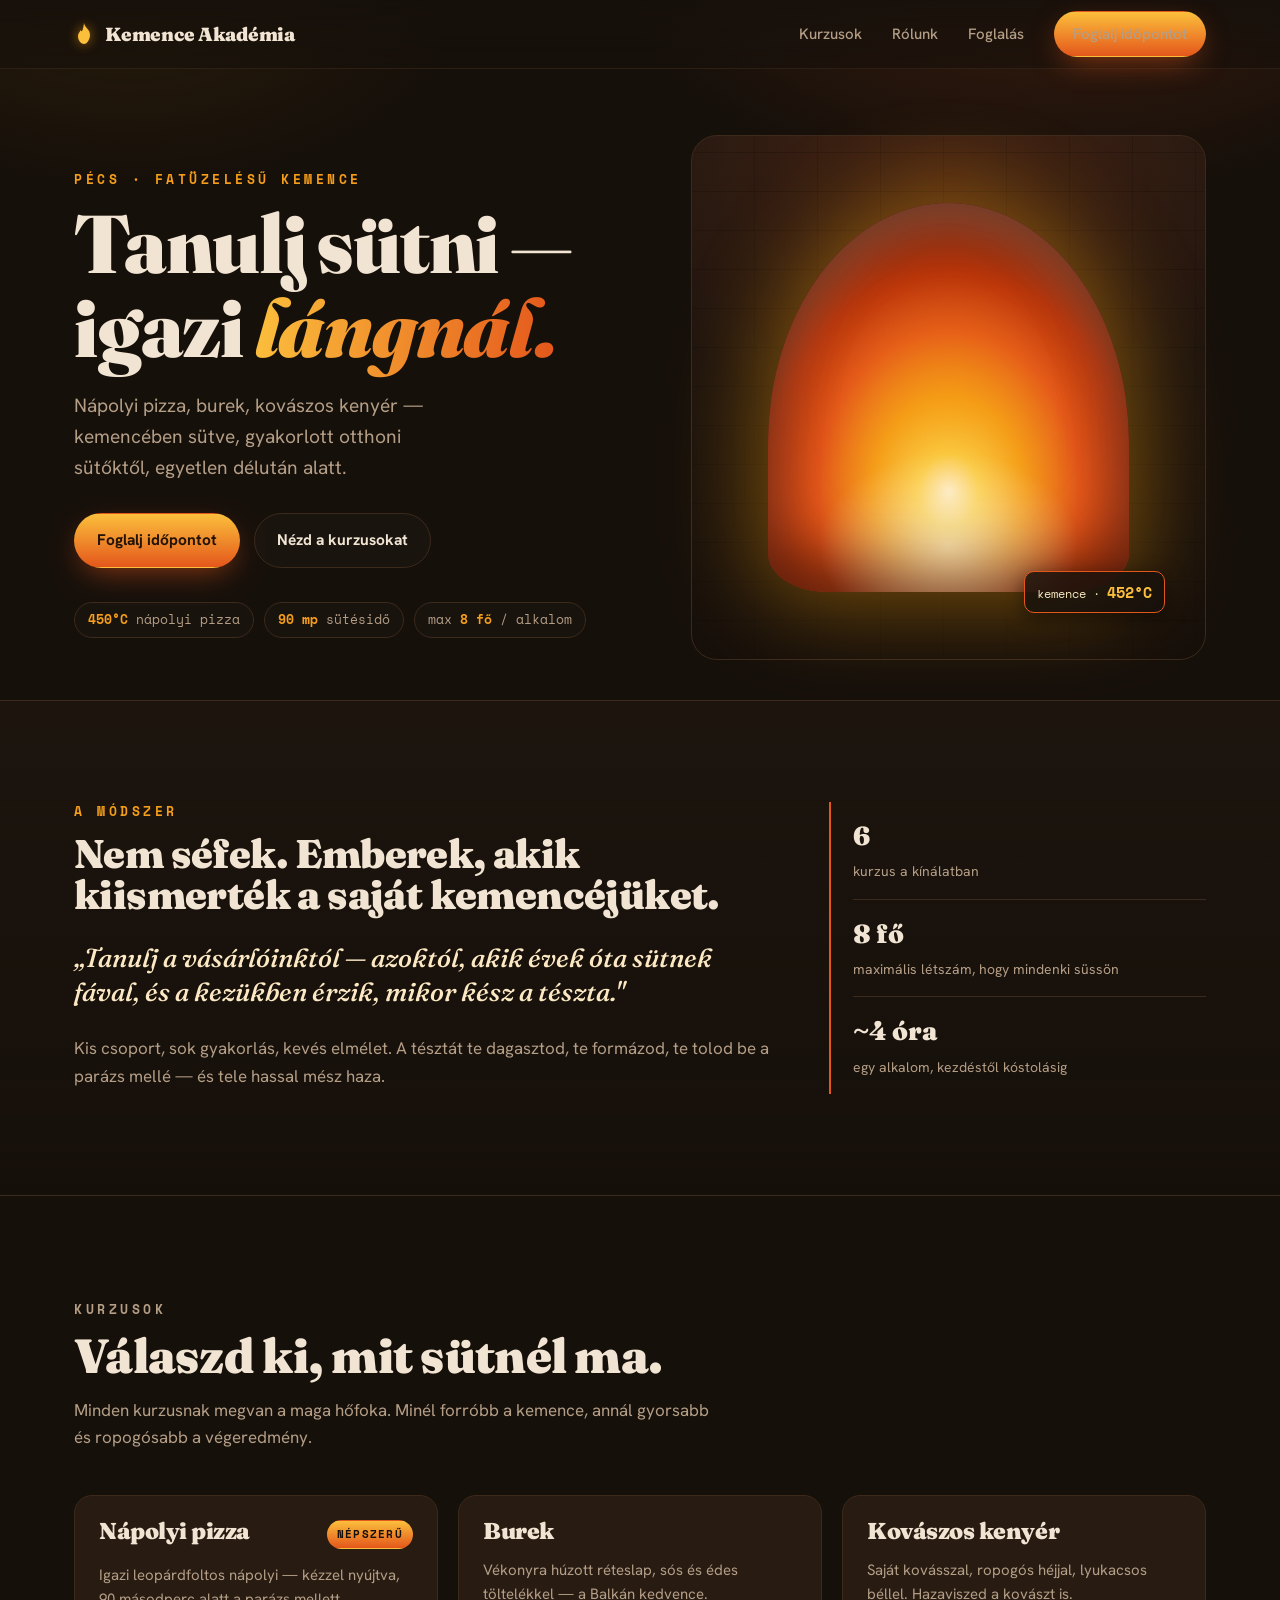
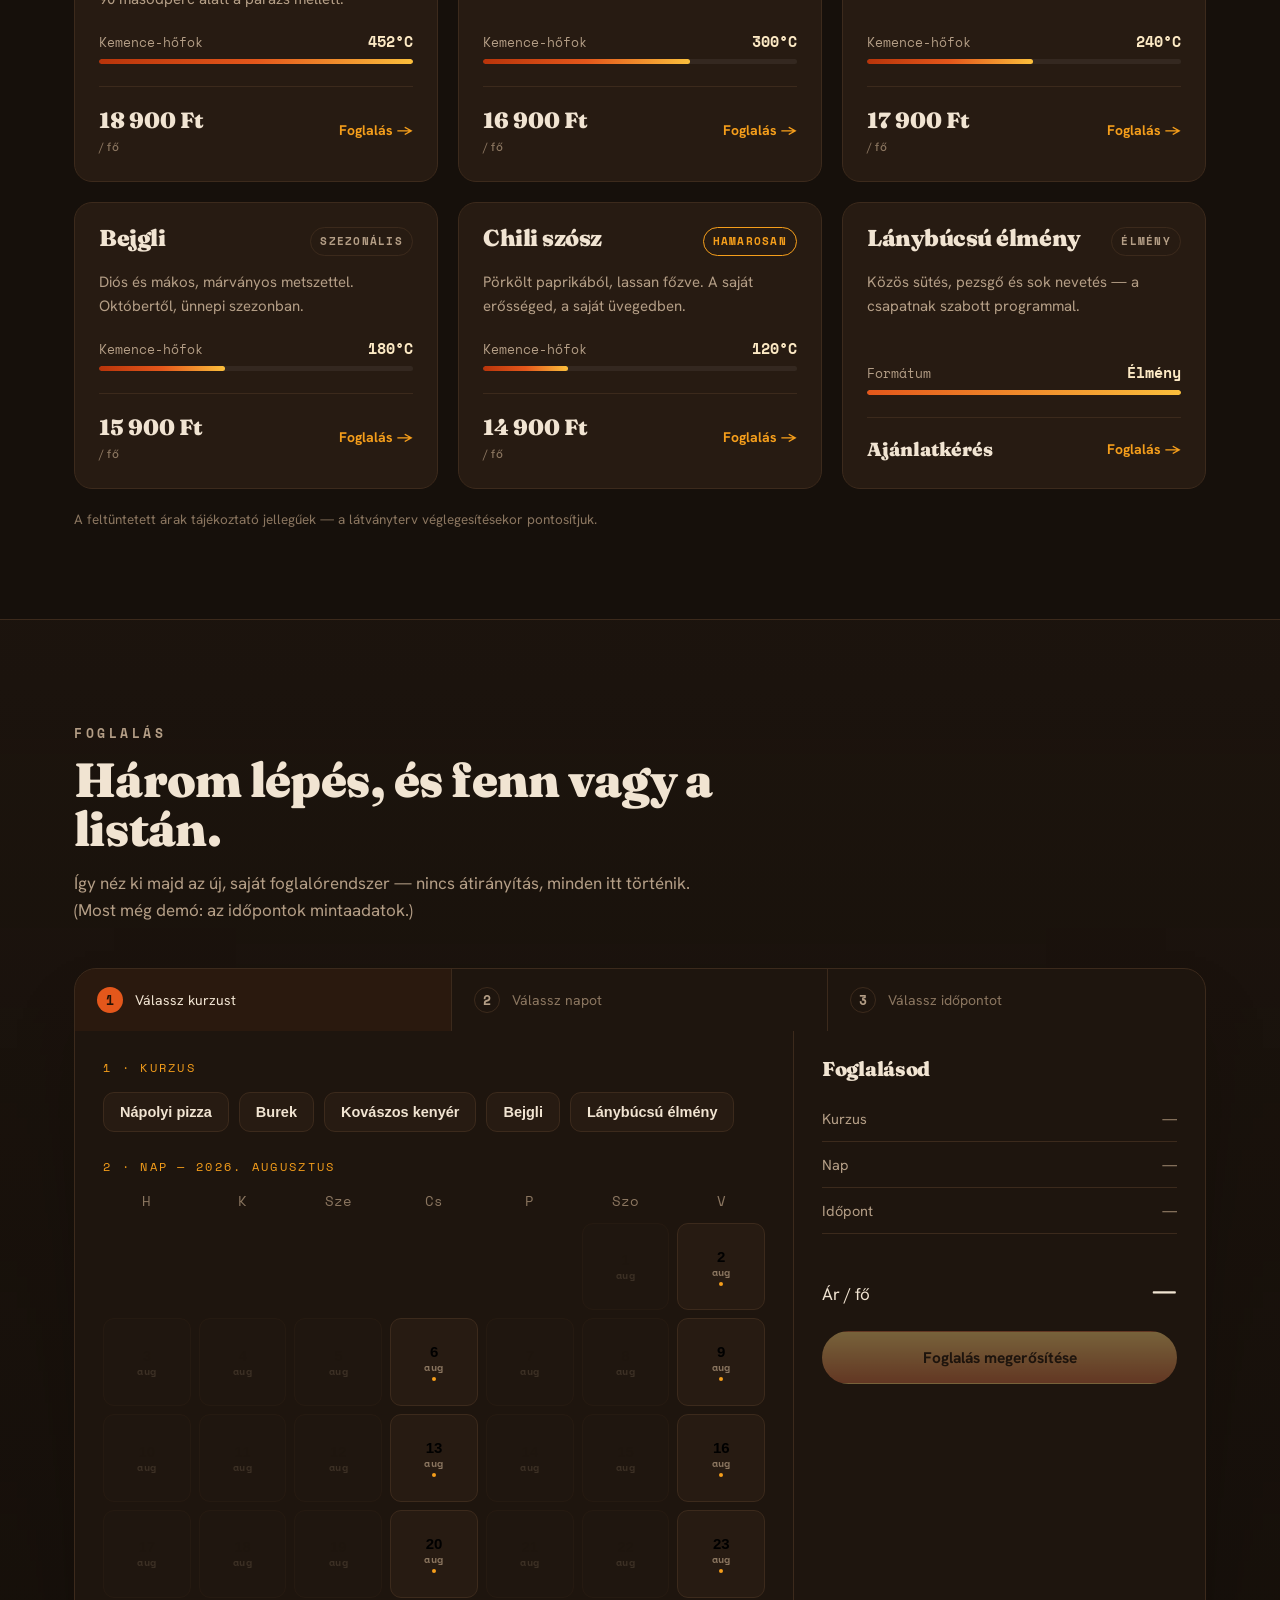
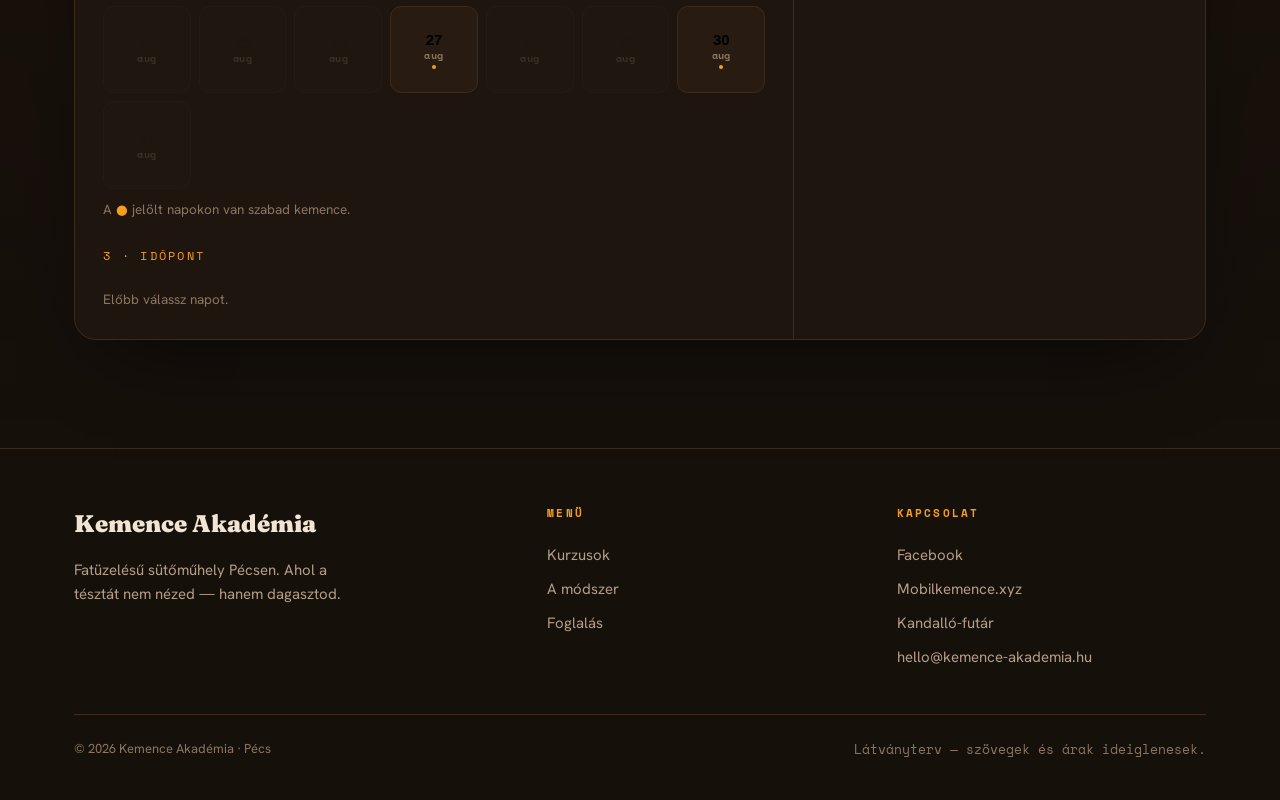
==== index.html @ 88246049 "Add files via upload" ====
<!doctype html>
<html lang="hu">
<head>
<meta charset="utf-8">
<meta name="viewport" content="width=device-width, initial-scale=1">
<title>Kemence Akadémia — Tanulj sütni igazi lángnál</title>
<link rel="preconnect" href="https://fonts.googleapis.com">
<link rel="preconnect" href="https://fonts.gstatic.com" crossorigin>
<link href="https://fonts.googleapis.com/css2?family=Fraunces:ital,opsz,wght@0,9..144,400;0,9..144,600;0,9..144,900;1,9..144,500;1,9..144,900&family=Hanken+Grotesk:wght@400;500;600;700&family=Space+Mono:wght@400;700&display=swap" rel="stylesheet">
<style>
:root{
  --korom:#16100B;      /* soot near-black */
  --korom-2:#1E150E;    /* raised */
  --brick:#271B12;      /* card */
  --brick-2:#2F2016;    /* card hover */
  --line:#3C2A1C;       /* borders */
  --parazs:#E4571B;     /* ember */
  --lang:#F59E1B;       /* flame */
  --lang-2:#FBBF3C;     /* bright flame */
  --izzas:#FCE9C4;      /* white-hot cream */
  --text:#F1E4D2;       /* warm off-white */
  --hamu:#B49E86;       /* ash — muted text */
  --hamu-2:#8B7660;     /* dim */
  --maxw:1180px;
  --ease:cubic-bezier(.2,.7,.2,1);
}
*{box-sizing:border-box}
html{scroll-behavior:smooth}
body{
  margin:0;background:var(--korom);color:var(--text);
  font-family:"Hanken Grotesk",system-ui,sans-serif;
  font-size:17px;line-height:1.6;-webkit-font-smoothing:antialiased;
  overflow-x:hidden;
}
/* soft ember light bleeding from top-right + faint brick grain */
body::before{
  content:"";position:fixed;inset:0;z-index:0;pointer-events:none;
  background:
    radial-gradient(60vw 50vh at 82% -8%, rgba(228,87,27,.20), transparent 60%),
    radial-gradient(50vw 40vh at 10% 0%, rgba(245,158,11,.08), transparent 55%);
}
.wrap{max-width:var(--maxw);margin:0 auto;padding:0 24px;position:relative;z-index:1}
a{color:inherit;text-decoration:none}
h1,h2,h3{font-family:"Fraunces",Georgia,serif;font-weight:900;line-height:1.02;letter-spacing:-.015em;margin:0}
img{max-width:100%}

/* ---- utility label / mono ---- */
.eyebrow{
  font-family:"Space Mono",monospace;font-size:12.5px;font-weight:700;
  letter-spacing:.28em;text-transform:uppercase;color:var(--lang);
}
.mono{font-family:"Space Mono",monospace}

/* ---- buttons ---- */
.btn{
  display:inline-flex;align-items:center;gap:.55em;
  font-family:"Hanken Grotesk";font-weight:700;font-size:15.5px;
  padding:14px 22px;border-radius:999px;border:1px solid transparent;cursor:pointer;
  transition:transform .2s var(--ease),box-shadow .3s var(--ease),background .2s;
}
.btn-fire{
  color:#231206;
  background:linear-gradient(180deg,var(--lang-2),var(--parazs));
  box-shadow:0 0 0 0 rgba(228,87,27,.5),0 10px 30px -8px rgba(228,87,27,.6);
}
.btn-fire:hover{transform:translateY(-2px);box-shadow:0 0 32px -2px rgba(245,158,11,.7),0 14px 34px -8px rgba(228,87,27,.7)}
.btn-ghost{color:var(--text);border-color:var(--line);background:rgba(255,255,255,.02)}
.btn-ghost:hover{border-color:var(--parazs);color:var(--izzas)}

/* ---- header ---- */
header{position:sticky;top:0;z-index:50;backdrop-filter:blur(10px);
  background:linear-gradient(180deg,rgba(22,16,11,.9),rgba(22,16,11,.55));
  border-bottom:1px solid rgba(60,42,28,.6)}
.nav{display:flex;align-items:center;justify-content:space-between;height:68px}
.brand{display:flex;align-items:center;gap:11px;font-family:"Fraunces";font-weight:900;font-size:19px;letter-spacing:-.01em}
.flame-mark{width:20px;height:24px;flex:0 0 auto;filter:drop-shadow(0 0 6px rgba(245,158,11,.6))}
.nav-links{display:flex;align-items:center;gap:30px}
.nav-links a{font-size:15px;color:var(--hamu);font-weight:500;transition:color .2s}
.nav-links a:hover{color:var(--izzas)}
.nav-cta{padding:10px 18px;font-size:14px}
.burger{display:none}

/* ---- hero ---- */
.hero{position:relative;padding:66px 0 40px}
.hero-grid{display:grid;grid-template-columns:1.05fr .95fr;gap:48px;align-items:center}
.hero h1{font-size:clamp(44px,6.4vw,82px)}
.hero h1 em{font-style:italic;font-weight:900;color:transparent;
  background:linear-gradient(92deg,var(--lang-2),var(--parazs));-webkit-background-clip:text;background-clip:text}
.hero .lead{font-size:clamp(17px,1.5vw,20px);color:var(--hamu);max-width:33ch;margin:22px 0 30px}
.hero-cta{display:flex;gap:14px;flex-wrap:wrap}
.ticker{display:flex;gap:10px;flex-wrap:wrap;margin-top:34px}
.chip{font-family:"Space Mono",monospace;font-size:12.5px;color:var(--hamu);
  border:1px solid var(--line);border-radius:999px;padding:7px 13px;background:rgba(255,255,255,.015)}
.chip b{color:var(--lang)}

/* oven mouth signature */
.oven{position:relative;aspect-ratio:1/1.02;display:grid;place-items:center}
.oven-brick{position:absolute;inset:0;border-radius:26px;
  background:
    radial-gradient(120% 90% at 50% 8%, rgba(228,87,27,.16), transparent 55%),
    linear-gradient(180deg,#241811,#160f0a);
  border:1px solid var(--line);overflow:hidden}
.oven-brick::after{content:"";position:absolute;inset:0;opacity:.5;
  background-image:
    repeating-linear-gradient(0deg,transparent 0 38px,rgba(0,0,0,.35) 38px 39px),
    repeating-linear-gradient(90deg,transparent 0 62px,rgba(0,0,0,.28) 62px 63px);
  mix-blend-mode:multiply}
.mouth{position:relative;width:70%;height:74%;align-self:center;
  border-radius:50% 50% 16% 16%/62% 62% 10% 10%;
  background:radial-gradient(70% 78% at 50% 74%,
     #FFF3D6 0%, #FCD34D 12%, #F59E1B 30%, #E4571B 52%, #B8340A 72%, #4A1405 100%);
  box-shadow:0 0 90px 10px rgba(245,158,11,.45), inset 0 -30px 60px rgba(74,20,5,.8),
     inset 0 20px 50px rgba(255,243,214,.25);
}
.mouth::before{content:"";position:absolute;inset:0;border-radius:inherit;
  background:radial-gradient(60% 40% at 50% 88%,rgba(255,255,255,.5),transparent 60%)}
.shimmer{position:absolute;left:50%;top:52%;width:78%;height:78%;transform:translate(-50%,-50%);
  border-radius:50%;pointer-events:none;
  background:radial-gradient(circle,rgba(245,158,11,.35),transparent 62%);
  filter:blur(14px);animation:pulse 3.6s ease-in-out infinite}
.gauge-badge{position:absolute;right:8%;bottom:9%;z-index:2;
  font-family:"Space Mono",monospace;font-size:12px;color:var(--izzas);
  background:rgba(22,16,11,.82);border:1px solid var(--parazs);border-radius:10px;padding:8px 12px;
  box-shadow:0 6px 20px rgba(0,0,0,.5)}
.gauge-badge b{color:var(--lang-2);font-size:15px}
@keyframes pulse{0%,100%{opacity:.55;transform:translate(-50%,-50%) scale(1)}50%{opacity:.9;transform:translate(-50%,-50%) scale(1.08)}}

/* ---- section frame ---- */
section{position:relative;z-index:1}
.sec-pad{padding:88px 0}
.sec-head{max-width:640px;margin-bottom:44px}
.sec-head h2{font-size:clamp(30px,4vw,48px);margin-top:12px}
.sec-head p{color:var(--hamu);margin:16px 0 0}

/* ---- philosophy ---- */
.philo{border-top:1px solid var(--line);border-bottom:1px solid var(--line);
  background:linear-gradient(180deg,rgba(39,27,18,.4),transparent)}
.philo-grid{display:grid;grid-template-columns:1.3fr .7fr;gap:56px;align-items:center}
.philo h2{font-size:clamp(26px,3.4vw,40px)}
.philo .quote{font-family:"Fraunces";font-style:italic;font-weight:500;font-size:clamp(20px,2.3vw,26px);
  color:var(--izzas);line-height:1.3}
.facts{display:flex;flex-direction:column;gap:0;border-left:2px solid var(--parazs);padding-left:22px}
.fact{padding:14px 0;border-bottom:1px solid var(--line)}
.fact:last-child{border-bottom:0}
.fact b{font-family:"Fraunces";font-weight:900;font-size:26px;color:var(--text);display:block}
.fact span{font-size:14px;color:var(--hamu)}

/* ---- courses ---- */
.courses-grid{display:grid;grid-template-columns:repeat(3,1fr);gap:20px}
.card{position:relative;background:var(--brick);border:1px solid var(--line);border-radius:18px;
  padding:24px;display:flex;flex-direction:column;overflow:hidden;
  transition:transform .25s var(--ease),border-color .25s,box-shadow .35s}
.card::before{content:"";position:absolute;left:0;right:0;top:0;height:3px;
  background:linear-gradient(90deg,var(--parazs),var(--lang-2));transform:scaleX(0);transform-origin:left;
  transition:transform .35s var(--ease)}
.card:hover{transform:translateY(-4px);border-color:#5a3a22;background:var(--brick-2);
  box-shadow:0 22px 46px -22px rgba(228,87,27,.55)}
.card:hover::before{transform:scaleX(1)}
.card-top{display:flex;justify-content:space-between;align-items:flex-start;gap:12px;margin-bottom:14px}
.card h3{font-size:23px;letter-spacing:-.02em}
.badge{font-family:"Space Mono",monospace;font-size:10.5px;font-weight:700;letter-spacing:.12em;
  text-transform:uppercase;padding:5px 9px;border-radius:999px;white-space:nowrap;
  border:1px solid var(--line);color:var(--hamu)}
.badge.hot{color:var(--korom);background:linear-gradient(180deg,var(--lang-2),var(--parazs));border-color:transparent}
.badge.soon{color:var(--lang);border-color:var(--lang)}
.card p{color:var(--hamu);font-size:15px;margin:0 0 18px;flex:1}
/* temperature gauge */
.temp{margin-bottom:16px}
.temp-row{display:flex;justify-content:space-between;align-items:baseline;font-family:"Space Mono",monospace;
  font-size:12.5px;color:var(--hamu);margin-bottom:6px}
.temp-row b{color:var(--izzas);font-size:15px}
.bar{height:5px;border-radius:99px;background:rgba(255,255,255,.06);overflow:hidden}
.bar i{display:block;height:100%;border-radius:99px;
  background:linear-gradient(90deg,#B8340A,var(--parazs),var(--lang-2))}
.card-foot{display:flex;align-items:center;justify-content:space-between;margin-top:6px;
  padding-top:16px;border-top:1px solid var(--line)}
.price{font-family:"Fraunces";font-weight:900;font-size:22px}
.price small{font-family:"Hanken Grotesk";font-weight:500;font-size:12px;color:var(--hamu-2);display:block;letter-spacing:.02em}
.pick{font-size:14px;font-weight:700;color:var(--lang);display:inline-flex;align-items:center;gap:5px}
.card:hover .pick{color:var(--izzas)}

/* ---- booking ---- */
.booking{border-top:1px solid var(--line);background:linear-gradient(180deg,rgba(39,27,18,.35),transparent)}
.book-panel{background:var(--korom-2);border:1px solid var(--line);border-radius:22px;overflow:hidden;
  box-shadow:0 40px 80px -40px rgba(0,0,0,.7)}
.steps{display:grid;grid-template-columns:repeat(3,1fr)}
.step{padding:18px 22px;border-right:1px solid var(--line);display:flex;gap:12px;align-items:center;
  font-size:14px;color:var(--hamu-2)}
.step:last-child{border-right:0}
.step.active{color:var(--text);background:rgba(228,87,27,.06)}
.step-num{font-family:"Space Mono",monospace;font-weight:700;font-size:13px;width:26px;height:26px;
  flex:0 0 auto;border-radius:50%;display:grid;place-items:center;border:1px solid var(--line);color:var(--hamu)}
.step.active .step-num{background:var(--parazs);color:#231206;border-color:transparent}
.book-body{display:grid;grid-template-columns:1.4fr .8fr;gap:0}
.book-main{padding:28px;border-right:1px solid var(--line)}
.book-label{font-family:"Space Mono",monospace;font-size:11.5px;letter-spacing:.2em;text-transform:uppercase;
  color:var(--lang);margin:0 0 14px}
.opt-grid{display:flex;flex-wrap:wrap;gap:10px}
.opt{font-size:14.5px;font-weight:600;padding:11px 16px;border-radius:11px;cursor:pointer;
  border:1px solid var(--line);background:var(--brick);color:var(--text);transition:.18s var(--ease)}
.opt:hover{border-color:#5a3a22}
.opt[aria-pressed="true"]{border-color:transparent;background:linear-gradient(180deg,var(--lang-2),var(--parazs));color:#231206}
.opt:disabled{opacity:.4;cursor:not-allowed}
.days{display:grid;grid-template-columns:repeat(7,1fr);gap:8px;margin-top:6px}
.day{aspect-ratio:1;border-radius:11px;border:1px solid var(--line);background:var(--brick);
  display:flex;flex-direction:column;align-items:center;justify-content:center;cursor:pointer;
  font-size:15px;font-weight:600;transition:.15s var(--ease)}
.day small{font-family:"Space Mono",monospace;font-size:9.5px;color:var(--hamu-2);letter-spacing:.05em}
.day:hover:not(:disabled){border-color:#5a3a22}
.day[aria-pressed="true"]{border-color:transparent;background:linear-gradient(180deg,var(--lang-2),var(--parazs));color:#231206}
.day[aria-pressed="true"] small{color:#5a2c0c}
.day:disabled{opacity:.28;cursor:not-allowed}
.day.dot::after{content:"";width:4px;height:4px;border-radius:50%;background:var(--lang);margin-top:3px}
.day[aria-pressed="true"].dot::after{background:#231206}
.times{display:grid;grid-template-columns:repeat(3,1fr);gap:8px;margin-top:6px}
.hint{color:var(--hamu-2);font-size:13.5px;margin:10px 0 0}
/* summary rail */
.summary{padding:28px;display:flex;flex-direction:column}
.summary h3{font-size:20px;margin-bottom:16px}
.sum-row{display:flex;justify-content:space-between;gap:12px;font-size:14.5px;padding:11px 0;border-bottom:1px solid var(--line)}
.sum-row span:first-child{color:var(--hamu)}
.sum-row span:last-child{font-weight:600;text-align:right}
.sum-row .empty{color:var(--hamu-2);font-weight:400}
.sum-total{display:flex;justify-content:space-between;align-items:baseline;margin:18px 0;padding-top:16px}
.sum-total b{font-family:"Fraunces";font-weight:900;font-size:28px}
.confirm{width:100%;justify-content:center;padding:15px}
.confirm:disabled{opacity:.45;cursor:not-allowed;filter:grayscale(.4);transform:none;box-shadow:none}
.done{margin-top:14px;padding:14px;border-radius:12px;border:1px solid var(--parazs);
  background:rgba(228,87,27,.1);font-size:14px;color:var(--izzas);display:none}
.done.show{display:block}
.done b{color:var(--lang-2)}

/* ---- footer ---- */
footer{border-top:1px solid var(--line);padding:56px 0 40px;margin-top:20px}
.foot-grid{display:grid;grid-template-columns:1.4fr 1fr 1fr;gap:40px;margin-bottom:40px}
.foot-grid h4{font-family:"Space Mono",monospace;font-size:11px;letter-spacing:.2em;text-transform:uppercase;
  color:var(--lang);margin:0 0 16px;font-weight:700}
.foot-grid a{display:block;color:var(--hamu);font-size:15px;padding:5px 0;transition:color .2s}
.foot-grid a:hover{color:var(--izzas)}
.foot-brand{font-family:"Fraunces";font-weight:900;font-size:24px;margin-bottom:10px}
.foot-brand+p{color:var(--hamu);font-size:15px;max-width:34ch}
.foot-bottom{display:flex;justify-content:space-between;gap:16px;flex-wrap:wrap;
  border-top:1px solid var(--line);padding-top:24px;color:var(--hamu-2);font-size:13px}
.note{font-family:"Space Mono",monospace}

@media(max-width:900px){
  .hero-grid{grid-template-columns:1fr;gap:30px}
  .oven{max-width:380px;margin:0 auto;width:100%}
  .philo-grid{grid-template-columns:1fr;gap:34px}
  .courses-grid{grid-template-columns:repeat(2,1fr)}
  .book-body{grid-template-columns:1fr}
  .book-main{border-right:0;border-bottom:1px solid var(--line)}
  .foot-grid{grid-template-columns:1fr 1fr}
  .nav-links{display:none}
}
@media(max-width:560px){
  .courses-grid{grid-template-columns:1fr}
  .steps{grid-template-columns:1fr;}
  .step{border-right:0;border-bottom:1px solid var(--line)}
  .foot-grid{grid-template-columns:1fr}
  .sec-pad{padding:60px 0}
}
@media(prefers-reduced-motion:reduce){
  *{animation:none!important;scroll-behavior:auto}
  .card,.btn{transition:none}
}
:focus-visible{outline:2px solid var(--lang);outline-offset:3px;border-radius:6px}
</style>
</head>
<body>

<header>
  <div class="wrap nav">
    <a class="brand" href="#top" aria-label="Kemence Akadémia">
      <svg class="flame-mark" viewBox="0 0 20 24" fill="none" aria-hidden="true">
        <path d="M10 1C11 6 16 7 16 13c0 4-2.7 9-6 9s-6-4-6-8c0-3 2-3.5 2.5-6C7.5 11 9 9 10 1Z"
          fill="url(#fg)"/>
        <defs><linearGradient id="fg" x1="10" y1="1" x2="10" y2="22">
          <stop stop-color="#FBBF3C"/><stop offset="1" stop-color="#E4571B"/>
        </linearGradient></defs>
      </svg>
      Kemence&nbsp;Akadémia
    </a>
    <nav class="nav-links">
      <a href="#kurzusok">Kurzusok</a>
      <a href="#miert">Rólunk</a>
      <a href="#foglalas">Foglalás</a>
      <a class="btn btn-fire nav-cta" href="#foglalas">Foglalj időpontot</a>
    </nav>
  </div>
</header>

<a id="top"></a>
<section class="hero">
  <div class="wrap hero-grid">
    <div class="hero-copy">
      <p class="eyebrow">Pécs · fatüzelésű kemence</p>
      <h1>Tanulj sütni —<br>igazi <em>lángnál.</em></h1>
      <p class="lead">Nápolyi pizza, burek, kovászos kenyér — kemencében sütve, gyakorlott otthoni sütőktől, egyetlen délután alatt.</p>
      <div class="hero-cta">
        <a class="btn btn-fire" href="#foglalas">Foglalj időpontot</a>
        <a class="btn btn-ghost" href="#kurzusok">Nézd a kurzusokat</a>
      </div>
      <div class="ticker">
        <span class="chip"><b>450°C</b> nápolyi pizza</span>
        <span class="chip"><b>90 mp</b> sütésidő</span>
        <span class="chip">max <b>8 fő</b> / alkalom</span>
      </div>
    </div>

    <div class="oven" aria-hidden="true">
      <div class="oven-brick"></div>
      <div class="mouth"><span class="shimmer"></span></div>
      <div class="gauge-badge">kemence · <b>452°C</b></div>
    </div>
  </div>
</section>

<section class="philo sec-pad" id="miert">
  <div class="wrap philo-grid">
    <div>
      <p class="eyebrow">A módszer</p>
      <h2>Nem séfek. Emberek, akik kiismerték a saját kemencéjüket.</h2>
      <p class="quote">„Tanulj a vásárlóinktól — azoktól, akik évek óta sütnek fával, és a kezükben érzik, mikor kész a tészta."</p>
      <p style="color:var(--hamu);margin-top:6px">Kis csoport, sok gyakorlás, kevés elmélet. A tésztát te dagasztod, te formázod, te tolod be a parázs mellé — és tele hassal mész haza.</p>
    </div>
    <div class="facts">
      <div class="fact"><b>6</b><span>kurzus a kínálatban</span></div>
      <div class="fact"><b>8 fő</b><span>maximális létszám, hogy mindenki süssön</span></div>
      <div class="fact"><b>~4 óra</b><span>egy alkalom, kezdéstől kóstolásig</span></div>
    </div>
  </div>
</section>

<section class="sec-pad" id="kurzusok">
  <div class="wrap">
    <div class="sec-head">
      <p class="eyebrow">Kurzusok</p>
      <h2>Válaszd ki, mit sütnél ma.</h2>
      <p>Minden kurzusnak megvan a maga hőfoka. Minél forróbb a kemence, annál gyorsabb és ropogósabb a végeredmény.</p>
    </div>
    <div class="courses-grid" id="courseGrid"></div>
    <p class="hint" style="margin-top:20px">A feltüntetett árak tájékoztató jellegűek — a látványterv véglegesítésekor pontosítjuk.</p>
  </div>
</section>

<section class="booking sec-pad" id="foglalas">
  <div class="wrap">
    <div class="sec-head">
      <p class="eyebrow">Foglalás</p>
      <h2>Három lépés, és fenn vagy a listán.</h2>
      <p>Így néz ki majd az új, saját foglalórendszer — nincs átirányítás, minden itt történik. (Most még demó: az időpontok mintaadatok.)</p>
    </div>

    <div class="book-panel">
      <div class="steps">
        <div class="step active" data-step="1"><span class="step-num">1</span> Válassz kurzust</div>
        <div class="step" data-step="2"><span class="step-num">2</span> Válassz napot</div>
        <div class="step" data-step="3"><span class="step-num">3</span> Válassz időpontot</div>
      </div>

      <div class="book-body">
        <div class="book-main">
          <p class="book-label">1 · Kurzus</p>
          <div class="opt-grid" id="bookCourses"></div>

          <p class="book-label" style="margin-top:26px">2 · Nap — 2026. augusztus</p>
          <div class="days" id="bookDays"></div>
          <p class="hint">A <b style="color:var(--lang)">●</b> jelölt napokon van szabad kemence.</p>

          <p class="book-label" style="margin-top:26px">3 · Időpont</p>
          <div class="times" id="bookTimes"><span class="hint">Előbb válassz napot.</span></div>
        </div>

        <div class="summary">
          <h3>Foglalásod</h3>
          <div class="sum-row"><span>Kurzus</span><span id="sCourse" class="empty">—</span></div>
          <div class="sum-row"><span>Nap</span><span id="sDay" class="empty">—</span></div>
          <div class="sum-row"><span>Időpont</span><span id="sTime" class="empty">—</span></div>
          <div class="sum-total"><span>Ár / fő</span><b id="sPrice">—</b></div>
          <button class="btn btn-fire confirm" id="confirmBtn" disabled>Foglalás megerősítése</button>
          <div class="done" id="doneMsg"></div>
        </div>
      </div>
    </div>
  </div>
</section>

<footer>
  <div class="wrap">
    <div class="foot-grid">
      <div>
        <div class="foot-brand">Kemence Akadémia</div>
        <p>Fatüzelésű sütőműhely Pécsen. Ahol a tésztát nem nézed — hanem dagasztod.</p>
      </div>
      <div>
        <h4>Menü</h4>
        <a href="#kurzusok">Kurzusok</a>
        <a href="#miert">A módszer</a>
        <a href="#foglalas">Foglalás</a>
      </div>
      <div>
        <h4>Kapcsolat</h4>
        <a href="https://www.facebook.com/kemence.akademia/" target="_blank" rel="noopener">Facebook</a>
        <a href="https://mobilkemence.xyz" target="_blank" rel="noopener">Mobilkemence.xyz</a>
        <a href="https://kandallo-futar.hu" target="_blank" rel="noopener">Kandalló-futár</a>
        <a href="mailto:hello@kemence-akademia.hu">hello@kemence-akademia.hu</a>
      </div>
    </div>
    <div class="foot-bottom">
      <span>© 2026 Kemence Akadémia · Pécs</span>
      <span class="note">Látványterv — szövegek és árak ideiglenesek.</span>
    </div>
  </div>
</footer>

<script>
const courses=[
  {id:"pizza", name:"Nápolyi pizza", temp:452, tempLabel:"452°C · 90 mp",
   desc:"Igazi leopárdfoltos nápolyi — kézzel nyújtva, 90 másodperc alatt a parázs mellett.", price:18900, badge:{t:"Népszerű",c:"hot"}},
  {id:"burek", name:"Burek", temp:300, tempLabel:"300°C · 35 perc",
   desc:"Vékonyra húzott réteslap, sós és édes töltelékkel — a Balkán kedvence.", price:16900},
  {id:"kenyer", name:"Kovászos kenyér", temp:240, tempLabel:"240°C · több óra",
   desc:"Saját kovásszal, ropogós héjjal, lyukacsos béllel. Hazaviszed a kovászt is.", price:17900},
  {id:"bejgli", name:"Bejgli", temp:180, tempLabel:"180°C · szezonális",
   desc:"Diós és mákos, márványos metszettel. Októbertől, ünnepi szezonban.", price:15900, badge:{t:"Szezonális",c:""}},
  {id:"chili", name:"Chili szósz", temp:120, tempLabel:"120°C · lassú tűzön",
   desc:"Pörkölt paprikából, lassan főzve. A saját erősséged, a saját üvegedben.", price:14900, badge:{t:"Hamarosan",c:"soon"}, soon:true},
  {id:"lanybucsu", name:"Lánybúcsú élmény", temp:0, tempLabel:"élmény · egyedi",
   desc:"Közös sütés, pezsgő és sok nevetés — a csapatnak szabott programmal.", price:0, priceLabel:"Ajánlatkérés", badge:{t:"Élmény",c:""}}
];
const MAXT=452, HUF=n=>n.toLocaleString("hu-HU")+" Ft";

/* ---- render course cards ---- */
const grid=document.getElementById("courseGrid");
grid.innerHTML=courses.map(c=>{
  const badge=c.badge?`<span class="badge ${c.badge.c}">${c.badge.t}</span>`:"";
  const gauge=c.temp>0?`
    <div class="temp">
      <div class="temp-row"><span>Kemence-hőfok</span><b>${c.temp}°C</b></div>
      <div class="bar"><i style="width:${Math.round(c.temp/MAXT*100)}%"></i></div>
    </div>`:`
    <div class="temp">
      <div class="temp-row"><span>Formátum</span><b>Élmény</b></div>
      <div class="bar"><i style="width:100%;background:linear-gradient(90deg,#E4571B,#FBBF3C)"></i></div>
    </div>`;
  const price=c.price>0?`<div class="price">${HUF(c.price)}<small>/ fő</small></div>`
                        :`<div class="price" style="font-size:19px">${c.priceLabel}</div>`;
  return `<article class="card">
    <div class="card-top"><h3>${c.name}</h3>${badge}</div>
    <p>${c.desc}</p>
    ${gauge}
    <div class="card-foot">${price}<a class="pick" href="#foglalas" data-jump="${c.id}">Foglalás →</a></div>
  </article>`;
}).join("");

/* ---- booking state ---- */
const state={course:null,day:null,time:null};
const bookable=courses.filter(c=>!c.soon);

/* course chips */
const bc=document.getElementById("bookCourses");
bc.innerHTML=bookable.map(c=>`<button class="opt" data-course="${c.id}" aria-pressed="false">${c.name}</button>`).join("");

/* days: Aug 2026 — Aug 1 2026 is a Saturday. Mon-first grid. */
const daysEl=document.getElementById("bookDays");
const dow=["H","K","Sze","Cs","P","Szo","V"];
daysEl.insertAdjacentHTML("beforeend",dow.map(d=>`<small style="text-align:center;color:var(--hamu-2);font-family:'Space Mono';padding-bottom:2px">${d}</small>`).join(""));
const firstOffset=5; // Aug 1 2026 = Saturday -> index 5 (Mon=0)
for(let i=0;i<firstOffset;i++) daysEl.insertAdjacentHTML("beforeend","<span></span>");
const openDays=[2,6,9,13,16,20,23,27,30]; // sample available days
for(let d=1;d<=31;d++){
  const open=openDays.includes(d);
  daysEl.insertAdjacentHTML("beforeend",
    `<button class="day${open?' dot':''}" data-day="${d}" aria-pressed="false" ${open?'':'disabled'}>
       ${d}<small>aug</small></button>`);
}

const timesEl=document.getElementById("bookTimes");
const slotSets={2:["10:00","14:00","17:00"],6:["11:00","16:00"],9:["10:00","14:00"],13:["14:00","17:00","19:00"],
  16:["10:00","13:00","16:00"],20:["17:00"],23:["10:00","14:00"],27:["11:00","15:00","18:00"],30:["10:00","14:00"]};

function renderTimes(){
  if(!state.day){timesEl.innerHTML='<span class="hint">Előbb válassz napot.</span>';return;}
  const slots=slotSets[state.day]||["10:00","14:00"];
  timesEl.innerHTML=slots.map(t=>`<button class="opt" data-time="${t}" aria-pressed="false">${t}</button>`).join("");
}

/* summary + step highlight */
function setStep(n){document.querySelectorAll(".step").forEach(s=>s.classList.toggle("active",+s.dataset.step===n));}
function refresh(){
  const c=courses.find(x=>x.id===state.course);
  const sC=document.getElementById("sCourse"),sD=document.getElementById("sDay"),
        sT=document.getElementById("sTime"),sP=document.getElementById("sPrice");
  set(sC,c?c.name:"—"); set(sD,state.day?`aug. ${state.day}.`:"—"); set(sT,state.time||"—");
  sP.textContent=c?(c.price>0?HUF(c.price):c.priceLabel):"—";
  document.getElementById("confirmBtn").disabled=!(state.course&&state.day&&state.time);
  setStep(state.time?3:state.day?3:state.course?2:1);
}
function set(el,v){el.textContent=v;el.classList.toggle("empty",v==="—");}

/* events */
bc.addEventListener("click",e=>{const b=e.target.closest("[data-course]");if(!b)return;
  state.course=b.dataset.course;
  bc.querySelectorAll(".opt").forEach(o=>o.setAttribute("aria-pressed",o===b));
  document.getElementById("doneMsg").classList.remove("show");refresh();});

daysEl.addEventListener("click",e=>{const b=e.target.closest("[data-day]");if(!b||b.disabled)return;
  state.day=+b.dataset.day;state.time=null;
  daysEl.querySelectorAll(".day").forEach(o=>o.setAttribute("aria-pressed",o===b));
  document.getElementById("doneMsg").classList.remove("show");renderTimes();refresh();});

timesEl.addEventListener("click",e=>{const b=e.target.closest("[data-time]");if(!b)return;
  state.time=b.dataset.time;
  timesEl.querySelectorAll(".opt").forEach(o=>o.setAttribute("aria-pressed",o===b));
  refresh();});

document.getElementById("confirmBtn").addEventListener("click",()=>{
  const c=courses.find(x=>x.id===state.course);
  const msg=document.getElementById("doneMsg");
  msg.innerHTML=`🔥 <b>Lefoglalva!</b> ${c.name} — augusztus ${state.day}., ${state.time}. `+
    `Egy igazi rendszerben most e-mailes visszaigazolást kapnál.`;
  msg.classList.add("show");
});

/* course card "Foglalás" jumps + preselects */
grid.addEventListener("click",e=>{const j=e.target.closest("[data-jump]");if(!j)return;
  const id=j.dataset.jump,btn=bc.querySelector(`[data-course="${id}"]`);
  if(btn){btn.click();}
});
</script>
</body>
</html>
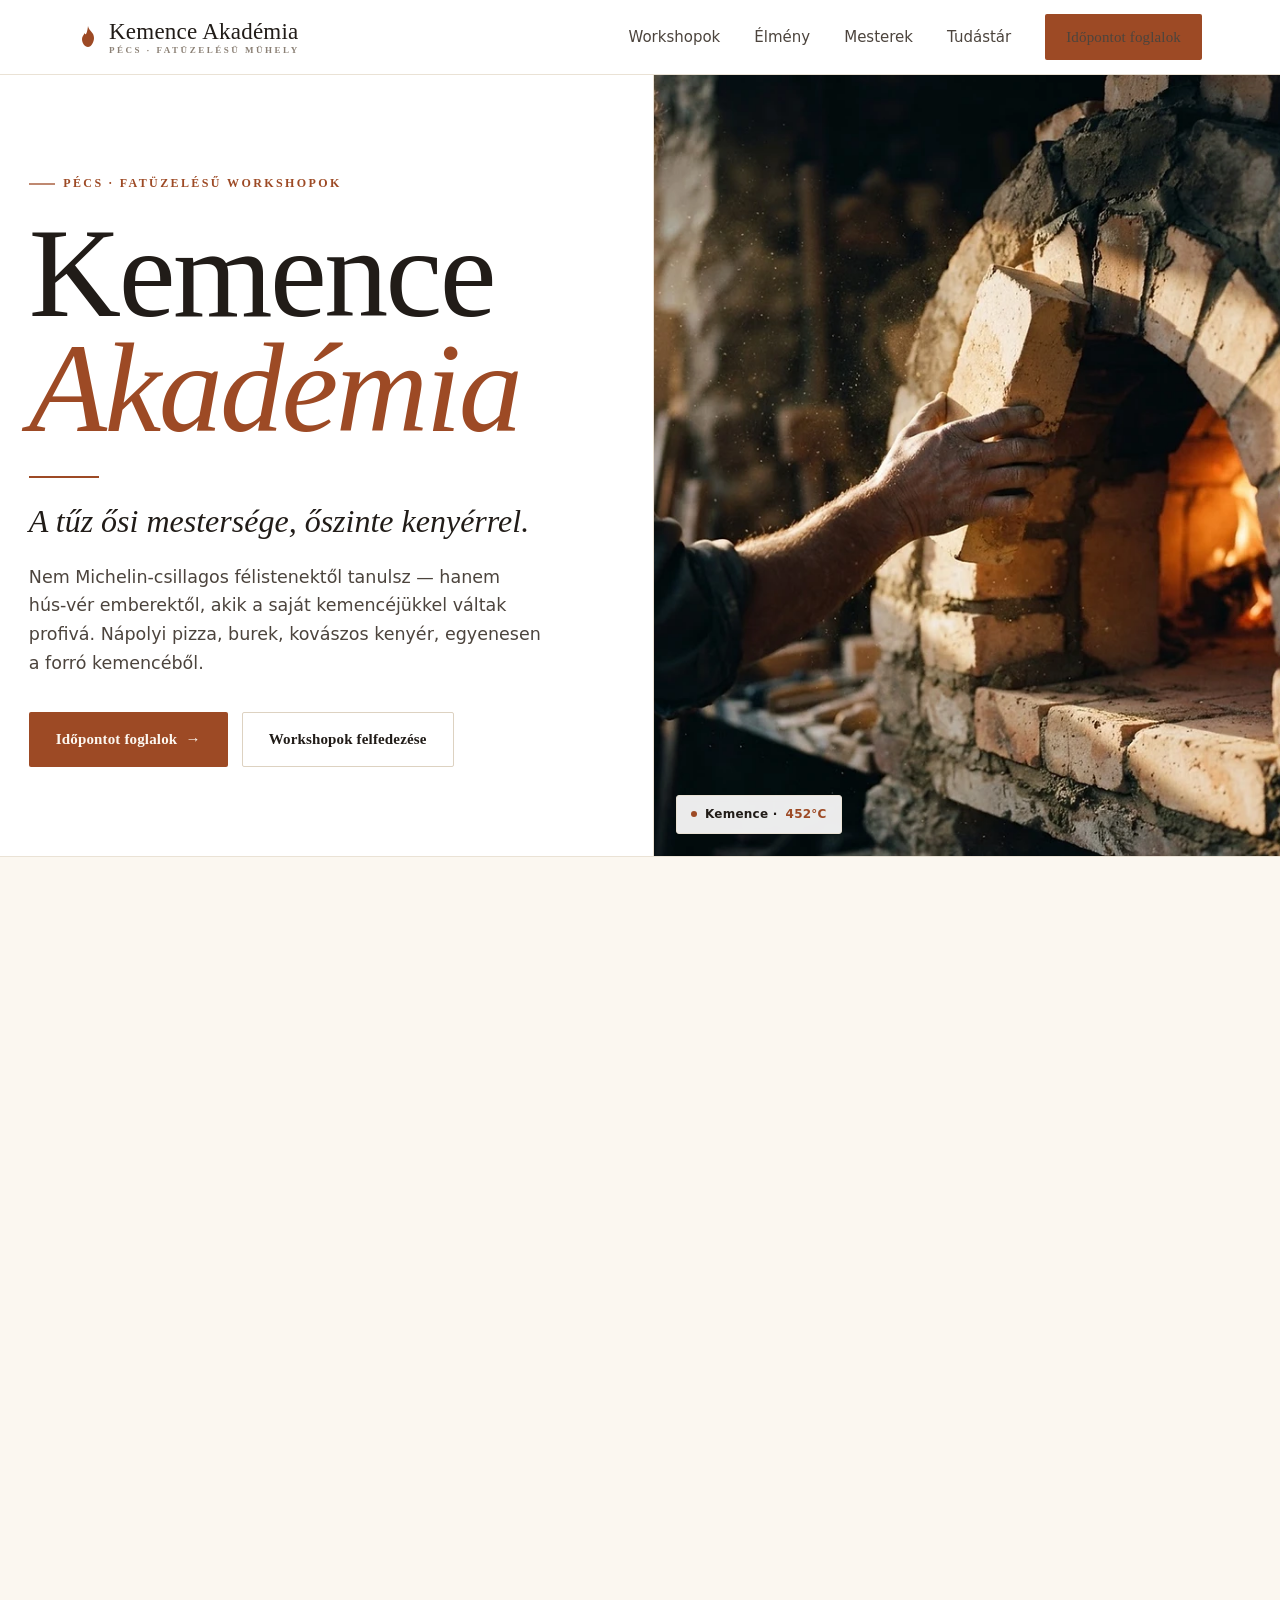
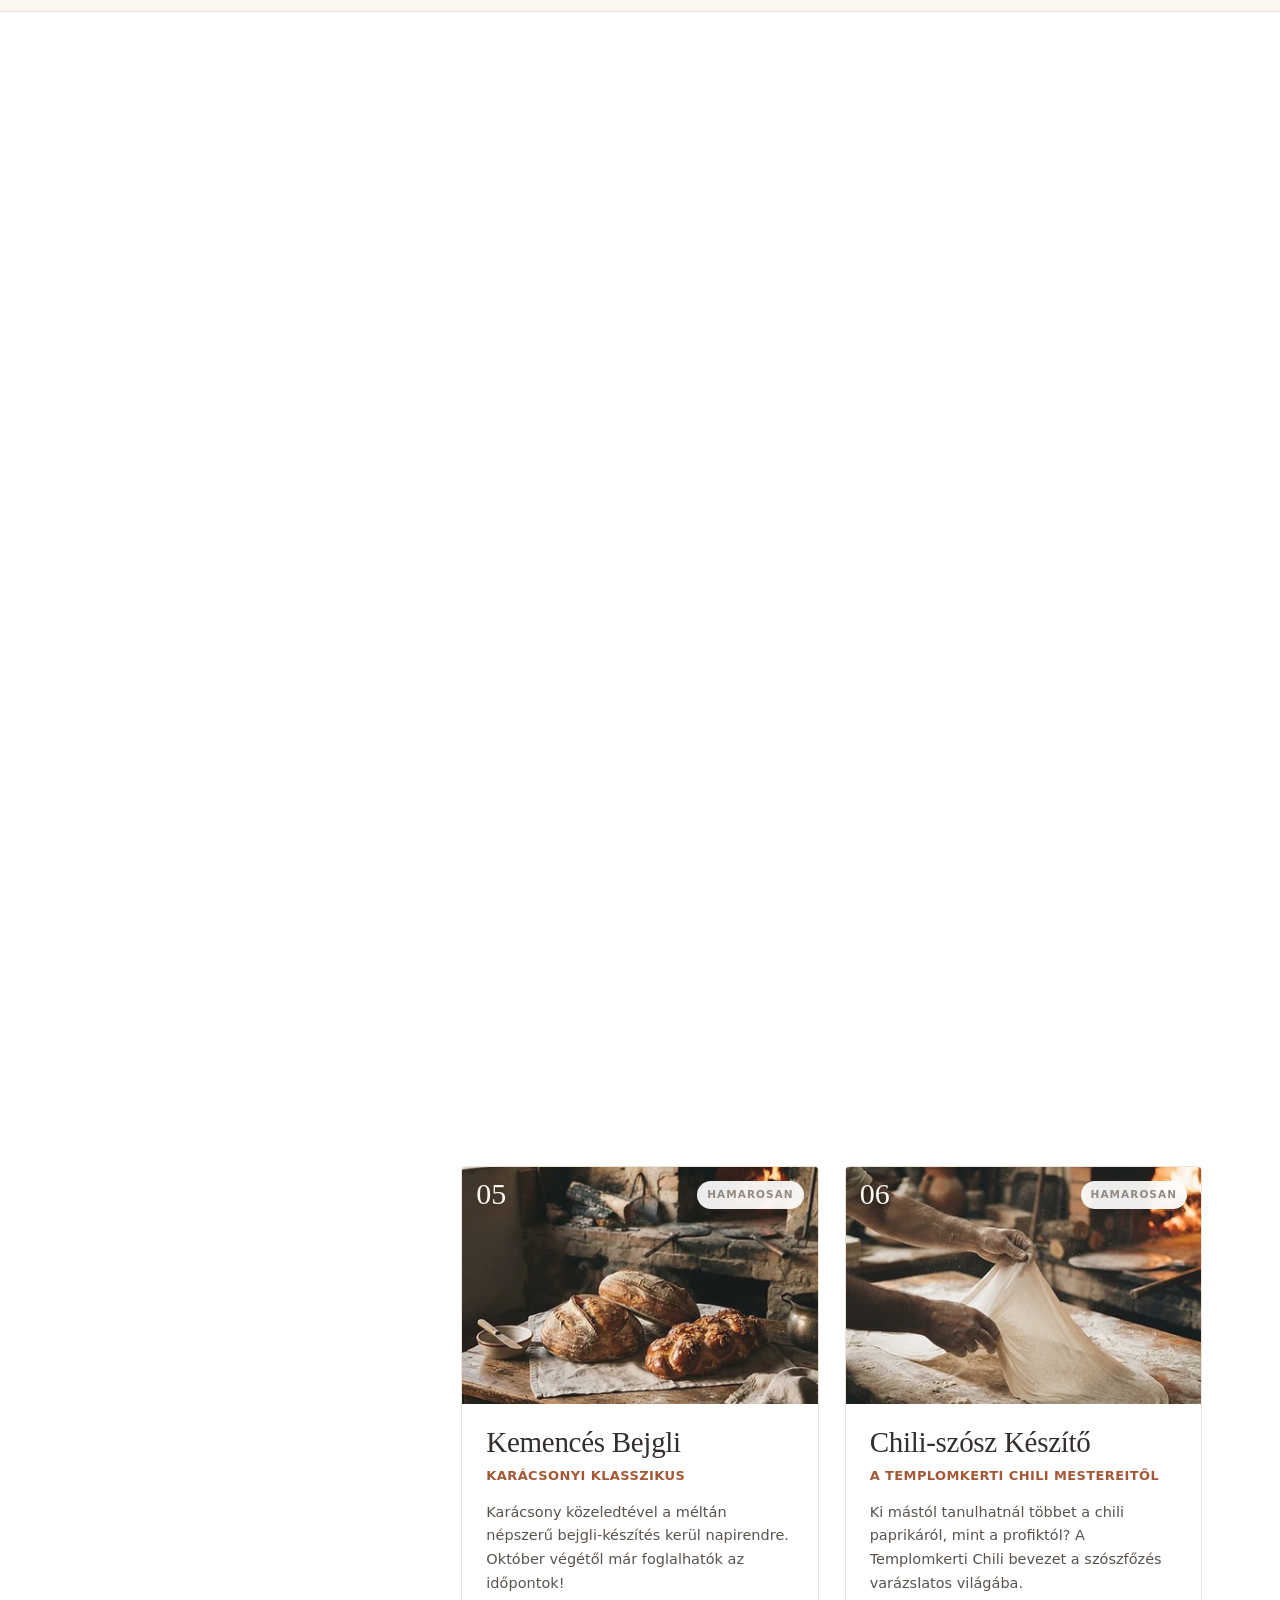
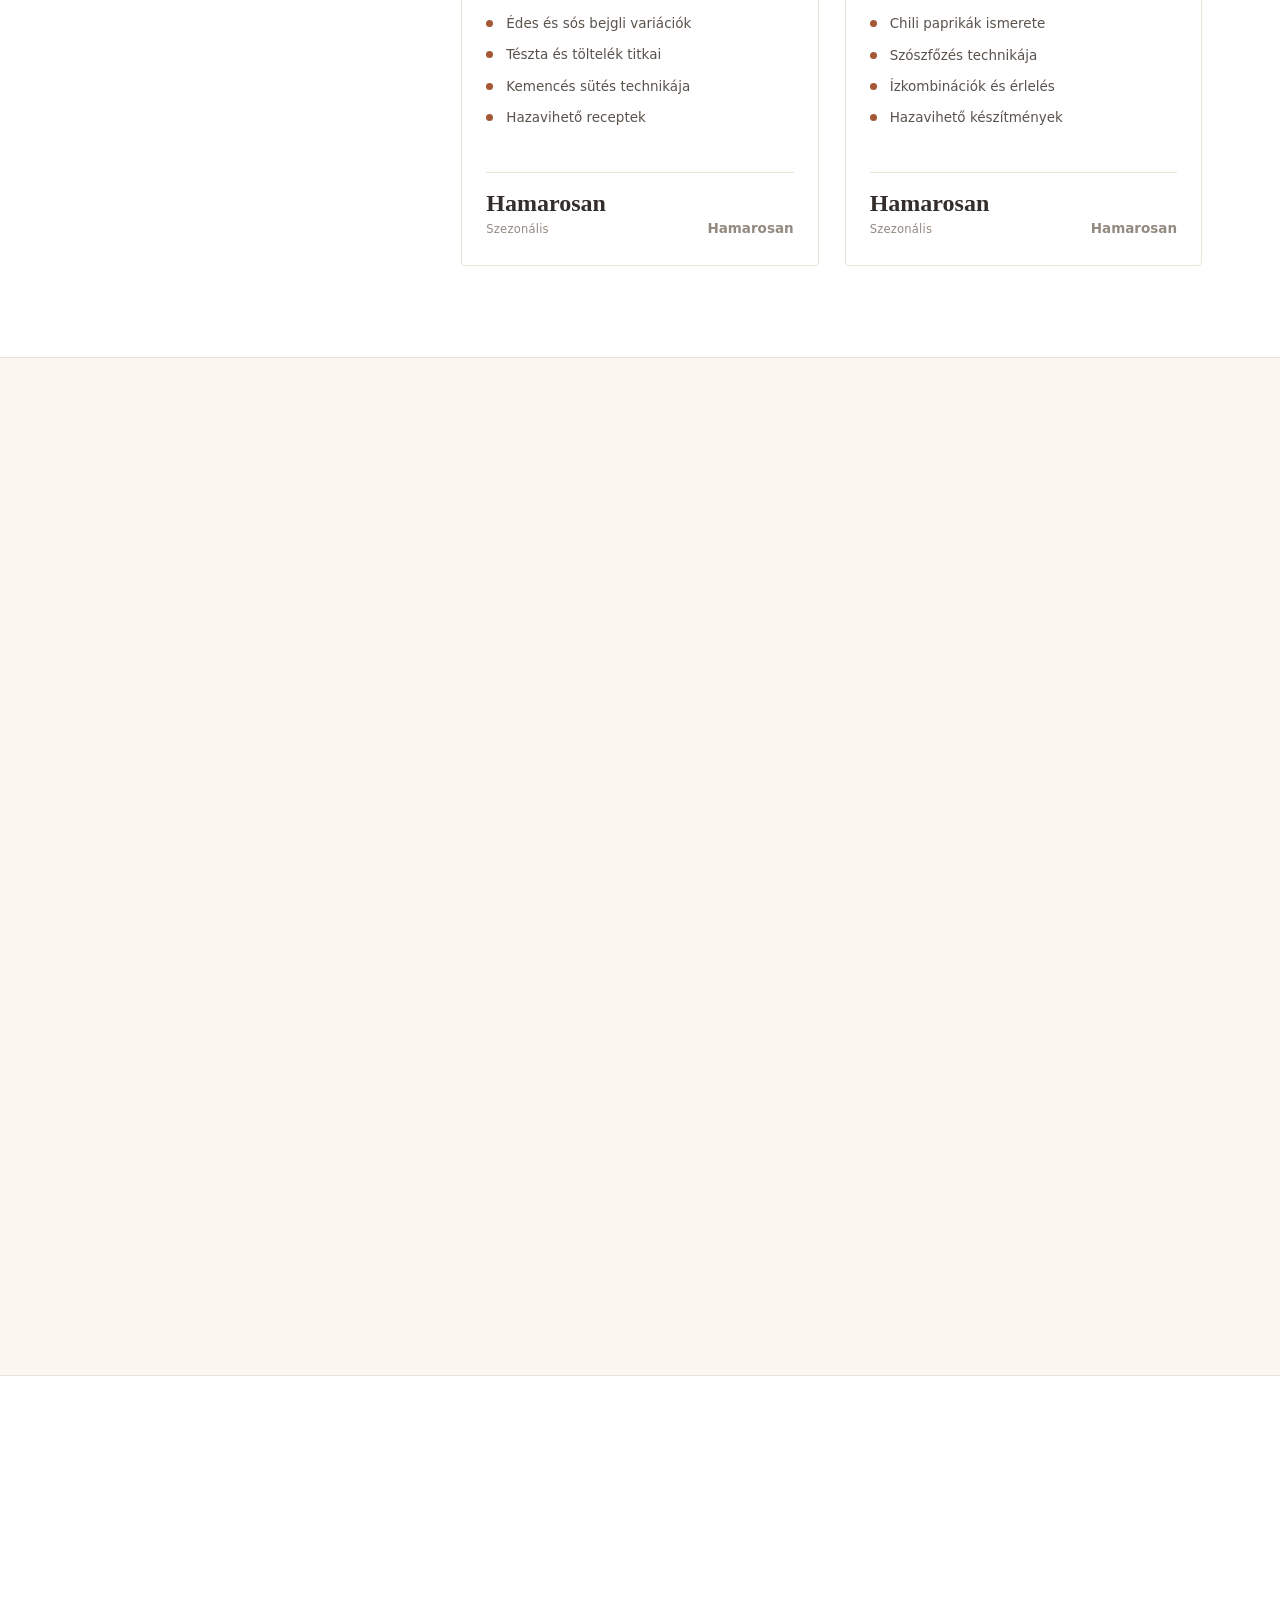
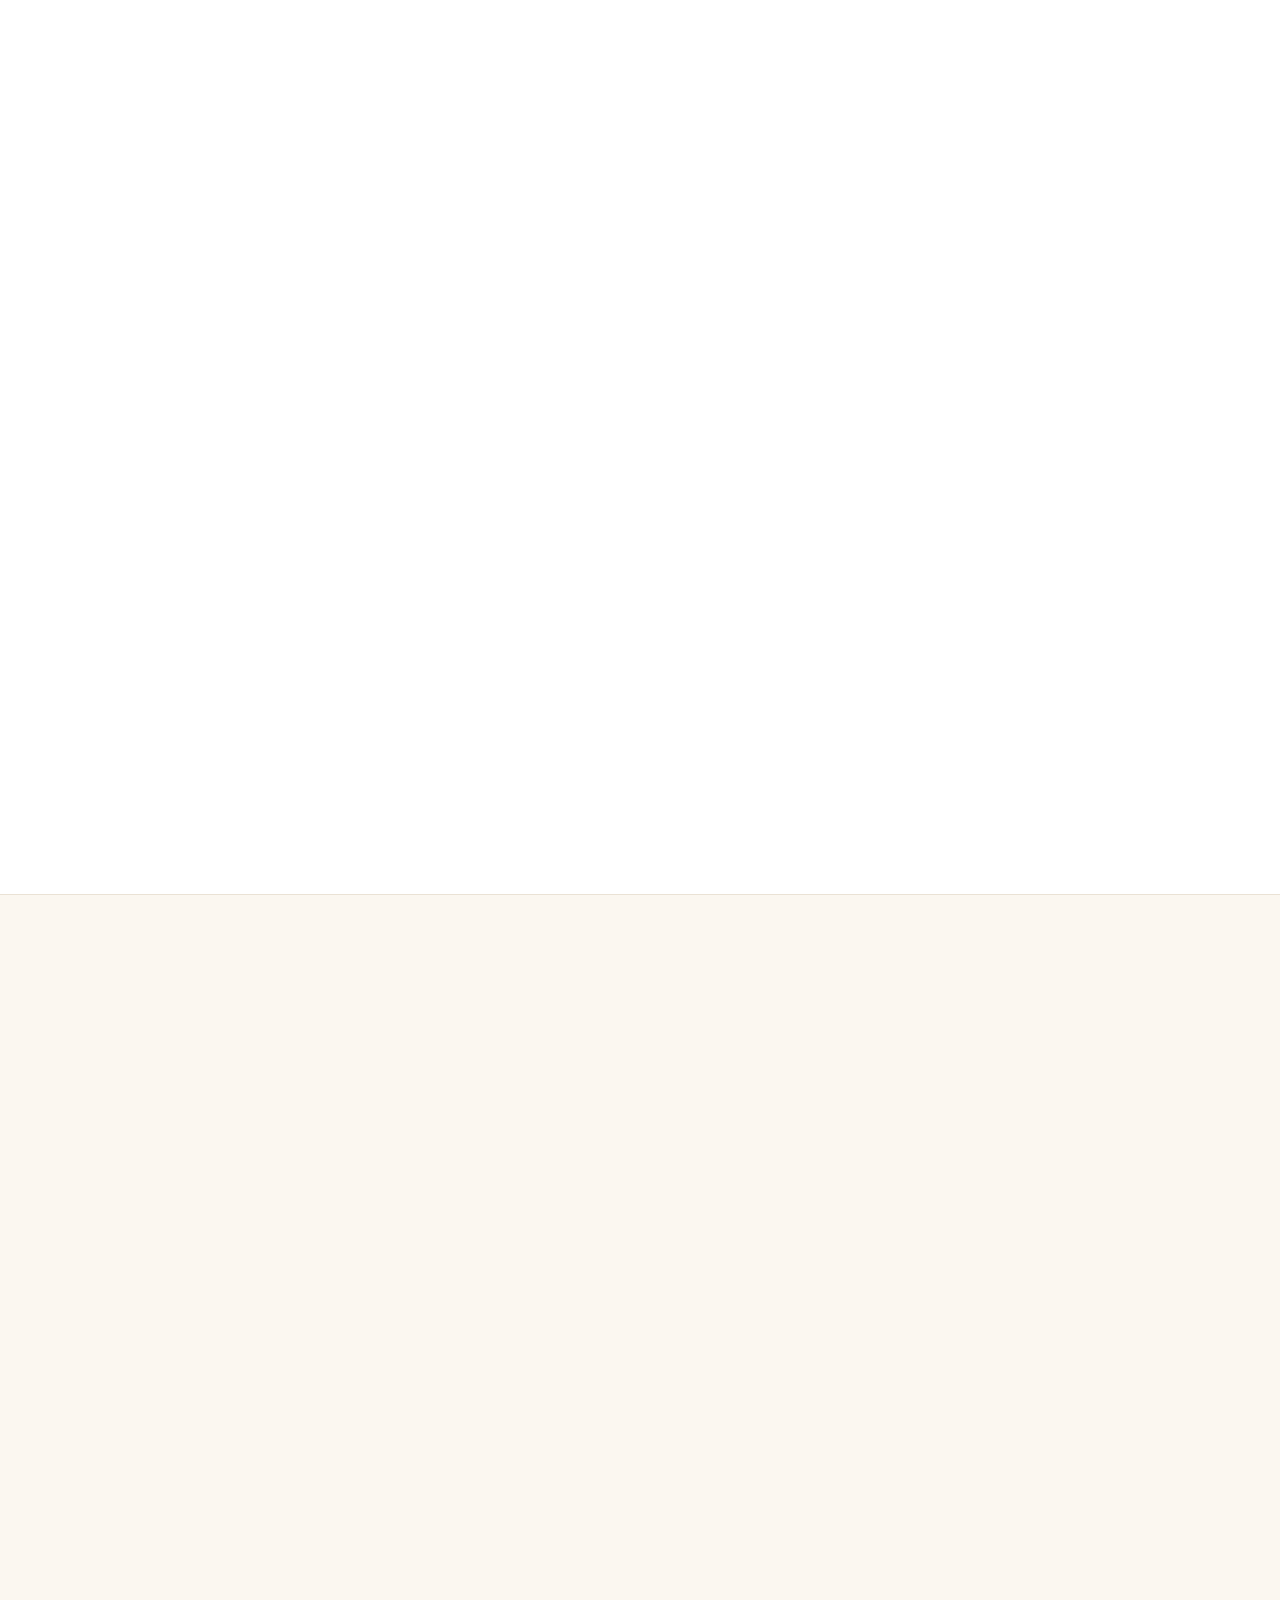
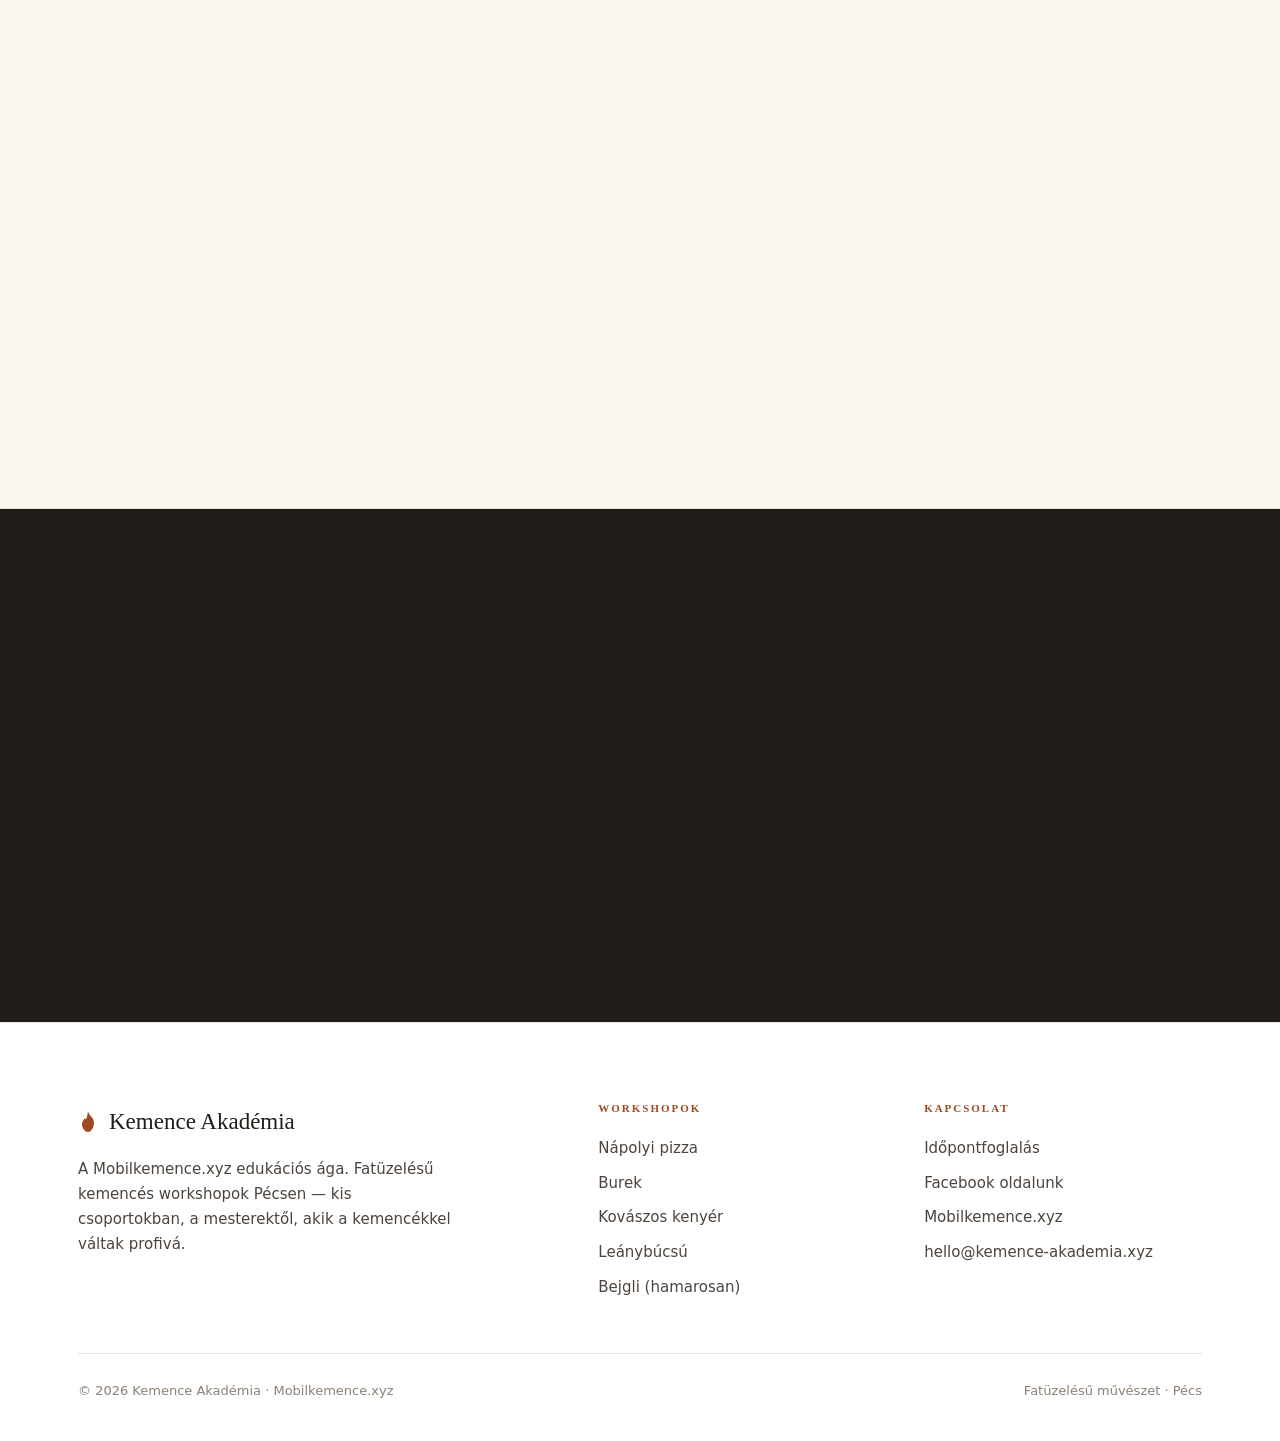
==== commit df8fbf3a: "Add files via upload" ====
--- a/index.html
+++ b/index.html
@@ -1,533 +1,4 @@
-<!doctype html>
-<html lang="hu">
-<head>
-<meta charset="utf-8">
-<meta name="viewport" content="width=device-width, initial-scale=1">
-<title>Kemence Akadémia — Tanulj sütni igazi lángnál</title>
-<link rel="preconnect" href="https://fonts.googleapis.com">
-<link rel="preconnect" href="https://fonts.gstatic.com" crossorigin>
-<link href="https://fonts.googleapis.com/css2?family=Fraunces:ital,opsz,wght@0,9..144,400;0,9..144,600;0,9..144,900;1,9..144,500;1,9..144,900&family=Hanken+Grotesk:wght@400;500;600;700&family=Space+Mono:wght@400;700&display=swap" rel="stylesheet">
-<style>
-:root{
-  --korom:#16100B;      /* soot near-black */
-  --korom-2:#1E150E;    /* raised */
-  --brick:#271B12;      /* card */
-  --brick-2:#2F2016;    /* card hover */
-  --line:#3C2A1C;       /* borders */
-  --parazs:#E4571B;     /* ember */
-  --lang:#F59E1B;       /* flame */
-  --lang-2:#FBBF3C;     /* bright flame */
-  --izzas:#FCE9C4;      /* white-hot cream */
-  --text:#F1E4D2;       /* warm off-white */
-  --hamu:#B49E86;       /* ash — muted text */
-  --hamu-2:#8B7660;     /* dim */
-  --maxw:1180px;
-  --ease:cubic-bezier(.2,.7,.2,1);
-}
-*{box-sizing:border-box}
-html{scroll-behavior:smooth}
-body{
-  margin:0;background:var(--korom);color:var(--text);
-  font-family:"Hanken Grotesk",system-ui,sans-serif;
-  font-size:17px;line-height:1.6;-webkit-font-smoothing:antialiased;
-  overflow-x:hidden;
-}
-/* soft ember light bleeding from top-right + faint brick grain */
-body::before{
-  content:"";position:fixed;inset:0;z-index:0;pointer-events:none;
-  background:
-    radial-gradient(60vw 50vh at 82% -8%, rgba(228,87,27,.20), transparent 60%),
-    radial-gradient(50vw 40vh at 10% 0%, rgba(245,158,11,.08), transparent 55%);
-}
-.wrap{max-width:var(--maxw);margin:0 auto;padding:0 24px;position:relative;z-index:1}
-a{color:inherit;text-decoration:none}
-h1,h2,h3{font-family:"Fraunces",Georgia,serif;font-weight:900;line-height:1.02;letter-spacing:-.015em;margin:0}
-img{max-width:100%}
-
-/* ---- utility label / mono ---- */
-.eyebrow{
-  font-family:"Space Mono",monospace;font-size:12.5px;font-weight:700;
-  letter-spacing:.28em;text-transform:uppercase;color:var(--lang);
-}
-.mono{font-family:"Space Mono",monospace}
-
-/* ---- buttons ---- */
-.btn{
-  display:inline-flex;align-items:center;gap:.55em;
-  font-family:"Hanken Grotesk";font-weight:700;font-size:15.5px;
-  padding:14px 22px;border-radius:999px;border:1px solid transparent;cursor:pointer;
-  transition:transform .2s var(--ease),box-shadow .3s var(--ease),background .2s;
-}
-.btn-fire{
-  color:#231206;
-  background:linear-gradient(180deg,var(--lang-2),var(--parazs));
-  box-shadow:0 0 0 0 rgba(228,87,27,.5),0 10px 30px -8px rgba(228,87,27,.6);
-}
-.btn-fire:hover{transform:translateY(-2px);box-shadow:0 0 32px -2px rgba(245,158,11,.7),0 14px 34px -8px rgba(228,87,27,.7)}
-.btn-ghost{color:var(--text);border-color:var(--line);background:rgba(255,255,255,.02)}
-.btn-ghost:hover{border-color:var(--parazs);color:var(--izzas)}
-
-/* ---- header ---- */
-header{position:sticky;top:0;z-index:50;backdrop-filter:blur(10px);
-  background:linear-gradient(180deg,rgba(22,16,11,.9),rgba(22,16,11,.55));
-  border-bottom:1px solid rgba(60,42,28,.6)}
-.nav{display:flex;align-items:center;justify-content:space-between;height:68px}
-.brand{display:flex;align-items:center;gap:11px;font-family:"Fraunces";font-weight:900;font-size:19px;letter-spacing:-.01em}
-.flame-mark{width:20px;height:24px;flex:0 0 auto;filter:drop-shadow(0 0 6px rgba(245,158,11,.6))}
-.nav-links{display:flex;align-items:center;gap:30px}
-.nav-links a{font-size:15px;color:var(--hamu);font-weight:500;transition:color .2s}
-.nav-links a:hover{color:var(--izzas)}
-.nav-cta{padding:10px 18px;font-size:14px}
-.burger{display:none}
-
-/* ---- hero ---- */
-.hero{position:relative;padding:66px 0 40px}
-.hero-grid{display:grid;grid-template-columns:1.05fr .95fr;gap:48px;align-items:center}
-.hero h1{font-size:clamp(44px,6.4vw,82px)}
-.hero h1 em{font-style:italic;font-weight:900;color:transparent;
-  background:linear-gradient(92deg,var(--lang-2),var(--parazs));-webkit-background-clip:text;background-clip:text}
-.hero .lead{font-size:clamp(17px,1.5vw,20px);color:var(--hamu);max-width:33ch;margin:22px 0 30px}
-.hero-cta{display:flex;gap:14px;flex-wrap:wrap}
-.ticker{display:flex;gap:10px;flex-wrap:wrap;margin-top:34px}
-.chip{font-family:"Space Mono",monospace;font-size:12.5px;color:var(--hamu);
-  border:1px solid var(--line);border-radius:999px;padding:7px 13px;background:rgba(255,255,255,.015)}
-.chip b{color:var(--lang)}
-
-/* oven mouth signature */
-.oven{position:relative;aspect-ratio:1/1.02;display:grid;place-items:center}
-.oven-brick{position:absolute;inset:0;border-radius:26px;
-  background:
-    radial-gradient(120% 90% at 50% 8%, rgba(228,87,27,.16), transparent 55%),
-    linear-gradient(180deg,#241811,#160f0a);
-  border:1px solid var(--line);overflow:hidden}
-.oven-brick::after{content:"";position:absolute;inset:0;opacity:.5;
-  background-image:
-    repeating-linear-gradient(0deg,transparent 0 38px,rgba(0,0,0,.35) 38px 39px),
-    repeating-linear-gradient(90deg,transparent 0 62px,rgba(0,0,0,.28) 62px 63px);
-  mix-blend-mode:multiply}
-.mouth{position:relative;width:70%;height:74%;align-self:center;
-  border-radius:50% 50% 16% 16%/62% 62% 10% 10%;
-  background:radial-gradient(70% 78% at 50% 74%,
-     #FFF3D6 0%, #FCD34D 12%, #F59E1B 30%, #E4571B 52%, #B8340A 72%, #4A1405 100%);
-  box-shadow:0 0 90px 10px rgba(245,158,11,.45), inset 0 -30px 60px rgba(74,20,5,.8),
-     inset 0 20px 50px rgba(255,243,214,.25);
-}
-.mouth::before{content:"";position:absolute;inset:0;border-radius:inherit;
-  background:radial-gradient(60% 40% at 50% 88%,rgba(255,255,255,.5),transparent 60%)}
-.shimmer{position:absolute;left:50%;top:52%;width:78%;height:78%;transform:translate(-50%,-50%);
-  border-radius:50%;pointer-events:none;
-  background:radial-gradient(circle,rgba(245,158,11,.35),transparent 62%);
-  filter:blur(14px);animation:pulse 3.6s ease-in-out infinite}
-.gauge-badge{position:absolute;right:8%;bottom:9%;z-index:2;
-  font-family:"Space Mono",monospace;font-size:12px;color:var(--izzas);
-  background:rgba(22,16,11,.82);border:1px solid var(--parazs);border-radius:10px;padding:8px 12px;
-  box-shadow:0 6px 20px rgba(0,0,0,.5)}
-.gauge-badge b{color:var(--lang-2);font-size:15px}
-@keyframes pulse{0%,100%{opacity:.55;transform:translate(-50%,-50%) scale(1)}50%{opacity:.9;transform:translate(-50%,-50%) scale(1.08)}}
-
-/* ---- section frame ---- */
-section{position:relative;z-index:1}
-.sec-pad{padding:88px 0}
-.sec-head{max-width:640px;margin-bottom:44px}
-.sec-head h2{font-size:clamp(30px,4vw,48px);margin-top:12px}
-.sec-head p{color:var(--hamu);margin:16px 0 0}
-
-/* ---- philosophy ---- */
-.philo{border-top:1px solid var(--line);border-bottom:1px solid var(--line);
-  background:linear-gradient(180deg,rgba(39,27,18,.4),transparent)}
-.philo-grid{display:grid;grid-template-columns:1.3fr .7fr;gap:56px;align-items:center}
-.philo h2{font-size:clamp(26px,3.4vw,40px)}
-.philo .quote{font-family:"Fraunces";font-style:italic;font-weight:500;font-size:clamp(20px,2.3vw,26px);
-  color:var(--izzas);line-height:1.3}
-.facts{display:flex;flex-direction:column;gap:0;border-left:2px solid var(--parazs);padding-left:22px}
-.fact{padding:14px 0;border-bottom:1px solid var(--line)}
-.fact:last-child{border-bottom:0}
-.fact b{font-family:"Fraunces";font-weight:900;font-size:26px;color:var(--text);display:block}
-.fact span{font-size:14px;color:var(--hamu)}
-
-/* ---- courses ---- */
-.courses-grid{display:grid;grid-template-columns:repeat(3,1fr);gap:20px}
-.card{position:relative;background:var(--brick);border:1px solid var(--line);border-radius:18px;
-  padding:24px;display:flex;flex-direction:column;overflow:hidden;
-  transition:transform .25s var(--ease),border-color .25s,box-shadow .35s}
-.card::before{content:"";position:absolute;left:0;right:0;top:0;height:3px;
-  background:linear-gradient(90deg,var(--parazs),var(--lang-2));transform:scaleX(0);transform-origin:left;
-  transition:transform .35s var(--ease)}
-.card:hover{transform:translateY(-4px);border-color:#5a3a22;background:var(--brick-2);
-  box-shadow:0 22px 46px -22px rgba(228,87,27,.55)}
-.card:hover::before{transform:scaleX(1)}
-.card-top{display:flex;justify-content:space-between;align-items:flex-start;gap:12px;margin-bottom:14px}
-.card h3{font-size:23px;letter-spacing:-.02em}
-.badge{font-family:"Space Mono",monospace;font-size:10.5px;font-weight:700;letter-spacing:.12em;
-  text-transform:uppercase;padding:5px 9px;border-radius:999px;white-space:nowrap;
-  border:1px solid var(--line);color:var(--hamu)}
-.badge.hot{color:var(--korom);background:linear-gradient(180deg,var(--lang-2),var(--parazs));border-color:transparent}
-.badge.soon{color:var(--lang);border-color:var(--lang)}
-.card p{color:var(--hamu);font-size:15px;margin:0 0 18px;flex:1}
-/* temperature gauge */
-.temp{margin-bottom:16px}
-.temp-row{display:flex;justify-content:space-between;align-items:baseline;font-family:"Space Mono",monospace;
-  font-size:12.5px;color:var(--hamu);margin-bottom:6px}
-.temp-row b{color:var(--izzas);font-size:15px}
-.bar{height:5px;border-radius:99px;background:rgba(255,255,255,.06);overflow:hidden}
-.bar i{display:block;height:100%;border-radius:99px;
-  background:linear-gradient(90deg,#B8340A,var(--parazs),var(--lang-2))}
-.card-foot{display:flex;align-items:center;justify-content:space-between;margin-top:6px;
-  padding-top:16px;border-top:1px solid var(--line)}
-.price{font-family:"Fraunces";font-weight:900;font-size:22px}
-.price small{font-family:"Hanken Grotesk";font-weight:500;font-size:12px;color:var(--hamu-2);display:block;letter-spacing:.02em}
-.pick{font-size:14px;font-weight:700;color:var(--lang);display:inline-flex;align-items:center;gap:5px}
-.card:hover .pick{color:var(--izzas)}
-
-/* ---- booking ---- */
-.booking{border-top:1px solid var(--line);background:linear-gradient(180deg,rgba(39,27,18,.35),transparent)}
-.book-panel{background:var(--korom-2);border:1px solid var(--line);border-radius:22px;overflow:hidden;
-  box-shadow:0 40px 80px -40px rgba(0,0,0,.7)}
-.steps{display:grid;grid-template-columns:repeat(3,1fr)}
-.step{padding:18px 22px;border-right:1px solid var(--line);display:flex;gap:12px;align-items:center;
-  font-size:14px;color:var(--hamu-2)}
-.step:last-child{border-right:0}
-.step.active{color:var(--text);background:rgba(228,87,27,.06)}
-.step-num{font-family:"Space Mono",monospace;font-weight:700;font-size:13px;width:26px;height:26px;
-  flex:0 0 auto;border-radius:50%;display:grid;place-items:center;border:1px solid var(--line);color:var(--hamu)}
-.step.active .step-num{background:var(--parazs);color:#231206;border-color:transparent}
-.book-body{display:grid;grid-template-columns:1.4fr .8fr;gap:0}
-.book-main{padding:28px;border-right:1px solid var(--line)}
-.book-label{font-family:"Space Mono",monospace;font-size:11.5px;letter-spacing:.2em;text-transform:uppercase;
-  color:var(--lang);margin:0 0 14px}
-.opt-grid{display:flex;flex-wrap:wrap;gap:10px}
-.opt{font-size:14.5px;font-weight:600;padding:11px 16px;border-radius:11px;cursor:pointer;
-  border:1px solid var(--line);background:var(--brick);color:var(--text);transition:.18s var(--ease)}
-.opt:hover{border-color:#5a3a22}
-.opt[aria-pressed="true"]{border-color:transparent;background:linear-gradient(180deg,var(--lang-2),var(--parazs));color:#231206}
-.opt:disabled{opacity:.4;cursor:not-allowed}
-.days{display:grid;grid-template-columns:repeat(7,1fr);gap:8px;margin-top:6px}
-.day{aspect-ratio:1;border-radius:11px;border:1px solid var(--line);background:var(--brick);
-  display:flex;flex-direction:column;align-items:center;justify-content:center;cursor:pointer;
-  font-size:15px;font-weight:600;transition:.15s var(--ease)}
-.day small{font-family:"Space Mono",monospace;font-size:9.5px;color:var(--hamu-2);letter-spacing:.05em}
-.day:hover:not(:disabled){border-color:#5a3a22}
-.day[aria-pressed="true"]{border-color:transparent;background:linear-gradient(180deg,var(--lang-2),var(--parazs));color:#231206}
-.day[aria-pressed="true"] small{color:#5a2c0c}
-.day:disabled{opacity:.28;cursor:not-allowed}
-.day.dot::after{content:"";width:4px;height:4px;border-radius:50%;background:var(--lang);margin-top:3px}
-.day[aria-pressed="true"].dot::after{background:#231206}
-.times{display:grid;grid-template-columns:repeat(3,1fr);gap:8px;margin-top:6px}
-.hint{color:var(--hamu-2);font-size:13.5px;margin:10px 0 0}
-/* summary rail */
-.summary{padding:28px;display:flex;flex-direction:column}
-.summary h3{font-size:20px;margin-bottom:16px}
-.sum-row{display:flex;justify-content:space-between;gap:12px;font-size:14.5px;padding:11px 0;border-bottom:1px solid var(--line)}
-.sum-row span:first-child{color:var(--hamu)}
-.sum-row span:last-child{font-weight:600;text-align:right}
-.sum-row .empty{color:var(--hamu-2);font-weight:400}
-.sum-total{display:flex;justify-content:space-between;align-items:baseline;margin:18px 0;padding-top:16px}
-.sum-total b{font-family:"Fraunces";font-weight:900;font-size:28px}
-.confirm{width:100%;justify-content:center;padding:15px}
-.confirm:disabled{opacity:.45;cursor:not-allowed;filter:grayscale(.4);transform:none;box-shadow:none}
-.done{margin-top:14px;padding:14px;border-radius:12px;border:1px solid var(--parazs);
-  background:rgba(228,87,27,.1);font-size:14px;color:var(--izzas);display:none}
-.done.show{display:block}
-.done b{color:var(--lang-2)}
-
-/* ---- footer ---- */
-footer{border-top:1px solid var(--line);padding:56px 0 40px;margin-top:20px}
-.foot-grid{display:grid;grid-template-columns:1.4fr 1fr 1fr;gap:40px;margin-bottom:40px}
-.foot-grid h4{font-family:"Space Mono",monospace;font-size:11px;letter-spacing:.2em;text-transform:uppercase;
-  color:var(--lang);margin:0 0 16px;font-weight:700}
-.foot-grid a{display:block;color:var(--hamu);font-size:15px;padding:5px 0;transition:color .2s}
-.foot-grid a:hover{color:var(--izzas)}
-.foot-brand{font-family:"Fraunces";font-weight:900;font-size:24px;margin-bottom:10px}
-.foot-brand+p{color:var(--hamu);font-size:15px;max-width:34ch}
-.foot-bottom{display:flex;justify-content:space-between;gap:16px;flex-wrap:wrap;
-  border-top:1px solid var(--line);padding-top:24px;color:var(--hamu-2);font-size:13px}
-.note{font-family:"Space Mono",monospace}
-
-@media(max-width:900px){
-  .hero-grid{grid-template-columns:1fr;gap:30px}
-  .oven{max-width:380px;margin:0 auto;width:100%}
-  .philo-grid{grid-template-columns:1fr;gap:34px}
-  .courses-grid{grid-template-columns:repeat(2,1fr)}
-  .book-body{grid-template-columns:1fr}
-  .book-main{border-right:0;border-bottom:1px solid var(--line)}
-  .foot-grid{grid-template-columns:1fr 1fr}
-  .nav-links{display:none}
-}
-@media(max-width:560px){
-  .courses-grid{grid-template-columns:1fr}
-  .steps{grid-template-columns:1fr;}
-  .step{border-right:0;border-bottom:1px solid var(--line)}
-  .foot-grid{grid-template-columns:1fr}
-  .sec-pad{padding:60px 0}
-}
-@media(prefers-reduced-motion:reduce){
-  *{animation:none!important;scroll-behavior:auto}
-  .card,.btn{transition:none}
-}
-:focus-visible{outline:2px solid var(--lang);outline-offset:3px;border-radius:6px}
-</style>
-</head>
-<body>
-
-<header>
-  <div class="wrap nav">
-    <a class="brand" href="#top" aria-label="Kemence Akadémia">
-      <svg class="flame-mark" viewBox="0 0 20 24" fill="none" aria-hidden="true">
-        <path d="M10 1C11 6 16 7 16 13c0 4-2.7 9-6 9s-6-4-6-8c0-3 2-3.5 2.5-6C7.5 11 9 9 10 1Z"
-          fill="url(#fg)"/>
-        <defs><linearGradient id="fg" x1="10" y1="1" x2="10" y2="22">
-          <stop stop-color="#FBBF3C"/><stop offset="1" stop-color="#E4571B"/>
-        </linearGradient></defs>
-      </svg>
-      Kemence&nbsp;Akadémia
-    </a>
-    <nav class="nav-links">
-      <a href="#kurzusok">Kurzusok</a>
-      <a href="#miert">Rólunk</a>
-      <a href="#foglalas">Foglalás</a>
-      <a class="btn btn-fire nav-cta" href="#foglalas">Foglalj időpontot</a>
-    </nav>
-  </div>
-</header>
-
-<a id="top"></a>
-<section class="hero">
-  <div class="wrap hero-grid">
-    <div class="hero-copy">
-      <p class="eyebrow">Pécs · fatüzelésű kemence</p>
-      <h1>Tanulj sütni —<br>igazi <em>lángnál.</em></h1>
-      <p class="lead">Nápolyi pizza, burek, kovászos kenyér — kemencében sütve, gyakorlott otthoni sütőktől, egyetlen délután alatt.</p>
-      <div class="hero-cta">
-        <a class="btn btn-fire" href="#foglalas">Foglalj időpontot</a>
-        <a class="btn btn-ghost" href="#kurzusok">Nézd a kurzusokat</a>
-      </div>
-      <div class="ticker">
-        <span class="chip"><b>450°C</b> nápolyi pizza</span>
-        <span class="chip"><b>90 mp</b> sütésidő</span>
-        <span class="chip">max <b>8 fő</b> / alkalom</span>
-      </div>
-    </div>
-
-    <div class="oven" aria-hidden="true">
-      <div class="oven-brick"></div>
-      <div class="mouth"><span class="shimmer"></span></div>
-      <div class="gauge-badge">kemence · <b>452°C</b></div>
-    </div>
-  </div>
-</section>
-
-<section class="philo sec-pad" id="miert">
-  <div class="wrap philo-grid">
-    <div>
-      <p class="eyebrow">A módszer</p>
-      <h2>Nem séfek. Emberek, akik kiismerték a saját kemencéjüket.</h2>
-      <p class="quote">„Tanulj a vásárlóinktól — azoktól, akik évek óta sütnek fával, és a kezükben érzik, mikor kész a tészta."</p>
-      <p style="color:var(--hamu);margin-top:6px">Kis csoport, sok gyakorlás, kevés elmélet. A tésztát te dagasztod, te formázod, te tolod be a parázs mellé — és tele hassal mész haza.</p>
-    </div>
-    <div class="facts">
-      <div class="fact"><b>6</b><span>kurzus a kínálatban</span></div>
-      <div class="fact"><b>8 fő</b><span>maximális létszám, hogy mindenki süssön</span></div>
-      <div class="fact"><b>~4 óra</b><span>egy alkalom, kezdéstől kóstolásig</span></div>
-    </div>
-  </div>
-</section>
-
-<section class="sec-pad" id="kurzusok">
-  <div class="wrap">
-    <div class="sec-head">
-      <p class="eyebrow">Kurzusok</p>
-      <h2>Válaszd ki, mit sütnél ma.</h2>
-      <p>Minden kurzusnak megvan a maga hőfoka. Minél forróbb a kemence, annál gyorsabb és ropogósabb a végeredmény.</p>
-    </div>
-    <div class="courses-grid" id="courseGrid"></div>
-    <p class="hint" style="margin-top:20px">A feltüntetett árak tájékoztató jellegűek — a látványterv véglegesítésekor pontosítjuk.</p>
-  </div>
-</section>
-
-<section class="booking sec-pad" id="foglalas">
-  <div class="wrap">
-    <div class="sec-head">
-      <p class="eyebrow">Foglalás</p>
-      <h2>Három lépés, és fenn vagy a listán.</h2>
-      <p>Így néz ki majd az új, saját foglalórendszer — nincs átirányítás, minden itt történik. (Most még demó: az időpontok mintaadatok.)</p>
-    </div>
-
-    <div class="book-panel">
-      <div class="steps">
-        <div class="step active" data-step="1"><span class="step-num">1</span> Válassz kurzust</div>
-        <div class="step" data-step="2"><span class="step-num">2</span> Válassz napot</div>
-        <div class="step" data-step="3"><span class="step-num">3</span> Válassz időpontot</div>
-      </div>
-
-      <div class="book-body">
-        <div class="book-main">
-          <p class="book-label">1 · Kurzus</p>
-          <div class="opt-grid" id="bookCourses"></div>
-
-          <p class="book-label" style="margin-top:26px">2 · Nap — 2026. augusztus</p>
-          <div class="days" id="bookDays"></div>
-          <p class="hint">A <b style="color:var(--lang)">●</b> jelölt napokon van szabad kemence.</p>
-
-          <p class="book-label" style="margin-top:26px">3 · Időpont</p>
-          <div class="times" id="bookTimes"><span class="hint">Előbb válassz napot.</span></div>
-        </div>
-
-        <div class="summary">
-          <h3>Foglalásod</h3>
-          <div class="sum-row"><span>Kurzus</span><span id="sCourse" class="empty">—</span></div>
-          <div class="sum-row"><span>Nap</span><span id="sDay" class="empty">—</span></div>
-          <div class="sum-row"><span>Időpont</span><span id="sTime" class="empty">—</span></div>
-          <div class="sum-total"><span>Ár / fő</span><b id="sPrice">—</b></div>
-          <button class="btn btn-fire confirm" id="confirmBtn" disabled>Foglalás megerősítése</button>
-          <div class="done" id="doneMsg"></div>
-        </div>
-      </div>
-    </div>
-  </div>
-</section>
-
-<footer>
-  <div class="wrap">
-    <div class="foot-grid">
-      <div>
-        <div class="foot-brand">Kemence Akadémia</div>
-        <p>Fatüzelésű sütőműhely Pécsen. Ahol a tésztát nem nézed — hanem dagasztod.</p>
-      </div>
-      <div>
-        <h4>Menü</h4>
-        <a href="#kurzusok">Kurzusok</a>
-        <a href="#miert">A módszer</a>
-        <a href="#foglalas">Foglalás</a>
-      </div>
-      <div>
-        <h4>Kapcsolat</h4>
-        <a href="https://www.facebook.com/kemence.akademia/" target="_blank" rel="noopener">Facebook</a>
-        <a href="https://mobilkemence.xyz" target="_blank" rel="noopener">Mobilkemence.xyz</a>
-        <a href="https://kandallo-futar.hu" target="_blank" rel="noopener">Kandalló-futár</a>
-        <a href="mailto:hello@kemence-akademia.hu">hello@kemence-akademia.hu</a>
-      </div>
-    </div>
-    <div class="foot-bottom">
-      <span>© 2026 Kemence Akadémia · Pécs</span>
-      <span class="note">Látványterv — szövegek és árak ideiglenesek.</span>
-    </div>
-  </div>
-</footer>
-
-<script>
-const courses=[
-  {id:"pizza", name:"Nápolyi pizza", temp:452, tempLabel:"452°C · 90 mp",
-   desc:"Igazi leopárdfoltos nápolyi — kézzel nyújtva, 90 másodperc alatt a parázs mellett.", price:18900, badge:{t:"Népszerű",c:"hot"}},
-  {id:"burek", name:"Burek", temp:300, tempLabel:"300°C · 35 perc",
-   desc:"Vékonyra húzott réteslap, sós és édes töltelékkel — a Balkán kedvence.", price:16900},
-  {id:"kenyer", name:"Kovászos kenyér", temp:240, tempLabel:"240°C · több óra",
-   desc:"Saját kovásszal, ropogós héjjal, lyukacsos béllel. Hazaviszed a kovászt is.", price:17900},
-  {id:"bejgli", name:"Bejgli", temp:180, tempLabel:"180°C · szezonális",
-   desc:"Diós és mákos, márványos metszettel. Októbertől, ünnepi szezonban.", price:15900, badge:{t:"Szezonális",c:""}},
-  {id:"chili", name:"Chili szósz", temp:120, tempLabel:"120°C · lassú tűzön",
-   desc:"Pörkölt paprikából, lassan főzve. A saját erősséged, a saját üvegedben.", price:14900, badge:{t:"Hamarosan",c:"soon"}, soon:true},
-  {id:"lanybucsu", name:"Lánybúcsú élmény", temp:0, tempLabel:"élmény · egyedi",
-   desc:"Közös sütés, pezsgő és sok nevetés — a csapatnak szabott programmal.", price:0, priceLabel:"Ajánlatkérés", badge:{t:"Élmény",c:""}}
-];
-const MAXT=452, HUF=n=>n.toLocaleString("hu-HU")+" Ft";
-
-/* ---- render course cards ---- */
-const grid=document.getElementById("courseGrid");
-grid.innerHTML=courses.map(c=>{
-  const badge=c.badge?`<span class="badge ${c.badge.c}">${c.badge.t}</span>`:"";
-  const gauge=c.temp>0?`
-    <div class="temp">
-      <div class="temp-row"><span>Kemence-hőfok</span><b>${c.temp}°C</b></div>
-      <div class="bar"><i style="width:${Math.round(c.temp/MAXT*100)}%"></i></div>
-    </div>`:`
-    <div class="temp">
-      <div class="temp-row"><span>Formátum</span><b>Élmény</b></div>
-      <div class="bar"><i style="width:100%;background:linear-gradient(90deg,#E4571B,#FBBF3C)"></i></div>
-    </div>`;
-  const price=c.price>0?`<div class="price">${HUF(c.price)}<small>/ fő</small></div>`
-                        :`<div class="price" style="font-size:19px">${c.priceLabel}</div>`;
-  return `<article class="card">
-    <div class="card-top"><h3>${c.name}</h3>${badge}</div>
-    <p>${c.desc}</p>
-    ${gauge}
-    <div class="card-foot">${price}<a class="pick" href="#foglalas" data-jump="${c.id}">Foglalás →</a></div>
-  </article>`;
-}).join("");
-
-/* ---- booking state ---- */
-const state={course:null,day:null,time:null};
-const bookable=courses.filter(c=>!c.soon);
-
-/* course chips */
-const bc=document.getElementById("bookCourses");
-bc.innerHTML=bookable.map(c=>`<button class="opt" data-course="${c.id}" aria-pressed="false">${c.name}</button>`).join("");
-
-/* days: Aug 2026 — Aug 1 2026 is a Saturday. Mon-first grid. */
-const daysEl=document.getElementById("bookDays");
-const dow=["H","K","Sze","Cs","P","Szo","V"];
-daysEl.insertAdjacentHTML("beforeend",dow.map(d=>`<small style="text-align:center;color:var(--hamu-2);font-family:'Space Mono';padding-bottom:2px">${d}</small>`).join(""));
-const firstOffset=5; // Aug 1 2026 = Saturday -> index 5 (Mon=0)
-for(let i=0;i<firstOffset;i++) daysEl.insertAdjacentHTML("beforeend","<span></span>");
-const openDays=[2,6,9,13,16,20,23,27,30]; // sample available days
-for(let d=1;d<=31;d++){
-  const open=openDays.includes(d);
-  daysEl.insertAdjacentHTML("beforeend",
-    `<button class="day${open?' dot':''}" data-day="${d}" aria-pressed="false" ${open?'':'disabled'}>
-       ${d}<small>aug</small></button>`);
-}
-
-const timesEl=document.getElementById("bookTimes");
-const slotSets={2:["10:00","14:00","17:00"],6:["11:00","16:00"],9:["10:00","14:00"],13:["14:00","17:00","19:00"],
-  16:["10:00","13:00","16:00"],20:["17:00"],23:["10:00","14:00"],27:["11:00","15:00","18:00"],30:["10:00","14:00"]};
-
-function renderTimes(){
-  if(!state.day){timesEl.innerHTML='<span class="hint">Előbb válassz napot.</span>';return;}
-  const slots=slotSets[state.day]||["10:00","14:00"];
-  timesEl.innerHTML=slots.map(t=>`<button class="opt" data-time="${t}" aria-pressed="false">${t}</button>`).join("");
-}
-
-/* summary + step highlight */
-function setStep(n){document.querySelectorAll(".step").forEach(s=>s.classList.toggle("active",+s.dataset.step===n));}
-function refresh(){
-  const c=courses.find(x=>x.id===state.course);
-  const sC=document.getElementById("sCourse"),sD=document.getElementById("sDay"),
-        sT=document.getElementById("sTime"),sP=document.getElementById("sPrice");
-  set(sC,c?c.name:"—"); set(sD,state.day?`aug. ${state.day}.`:"—"); set(sT,state.time||"—");
-  sP.textContent=c?(c.price>0?HUF(c.price):c.priceLabel):"—";
-  document.getElementById("confirmBtn").disabled=!(state.course&&state.day&&state.time);
-  setStep(state.time?3:state.day?3:state.course?2:1);
-}
-function set(el,v){el.textContent=v;el.classList.toggle("empty",v==="—");}
-
-/* events */
-bc.addEventListener("click",e=>{const b=e.target.closest("[data-course]");if(!b)return;
-  state.course=b.dataset.course;
-  bc.querySelectorAll(".opt").forEach(o=>o.setAttribute("aria-pressed",o===b));
-  document.getElementById("doneMsg").classList.remove("show");refresh();});
-
-daysEl.addEventListener("click",e=>{const b=e.target.closest("[data-day]");if(!b||b.disabled)return;
-  state.day=+b.dataset.day;state.time=null;
-  daysEl.querySelectorAll(".day").forEach(o=>o.setAttribute("aria-pressed",o===b));
-  document.getElementById("doneMsg").classList.remove("show");renderTimes();refresh();});
-
-timesEl.addEventListener("click",e=>{const b=e.target.closest("[data-time]");if(!b)return;
-  state.time=b.dataset.time;
-  timesEl.querySelectorAll(".opt").forEach(o=>o.setAttribute("aria-pressed",o===b));
-  refresh();});
-
-document.getElementById("confirmBtn").addEventListener("click",()=>{
-  const c=courses.find(x=>x.id===state.course);
-  const msg=document.getElementById("doneMsg");
-  msg.innerHTML=`🔥 <b>Lefoglalva!</b> ${c.name} — augusztus ${state.day}., ${state.time}. `+
-    `Egy igazi rendszerben most e-mailes visszaigazolást kapnál.`;
-  msg.classList.add("show");
-});
-
-/* course card "Foglalás" jumps + preselects */
-grid.addEventListener("click",e=>{const j=e.target.closest("[data-jump]");if(!j)return;
-  const id=j.dataset.jump,btn=bc.querySelector(`[data-course="${id}"]`);
-  if(btn){btn.click();}
-});
-</script>
-</body>
-</html>
+<!doctype html><html lang="hu"><head><meta charset="utf-8">
+<meta http-equiv="refresh" content="0; url=./kemence-akademia.html">
+<title>Kemence Akadémia</title></head>
+<body><p><a href="./kemence-akademia.html">Kemence Akadémia →</a></p></body></html>
